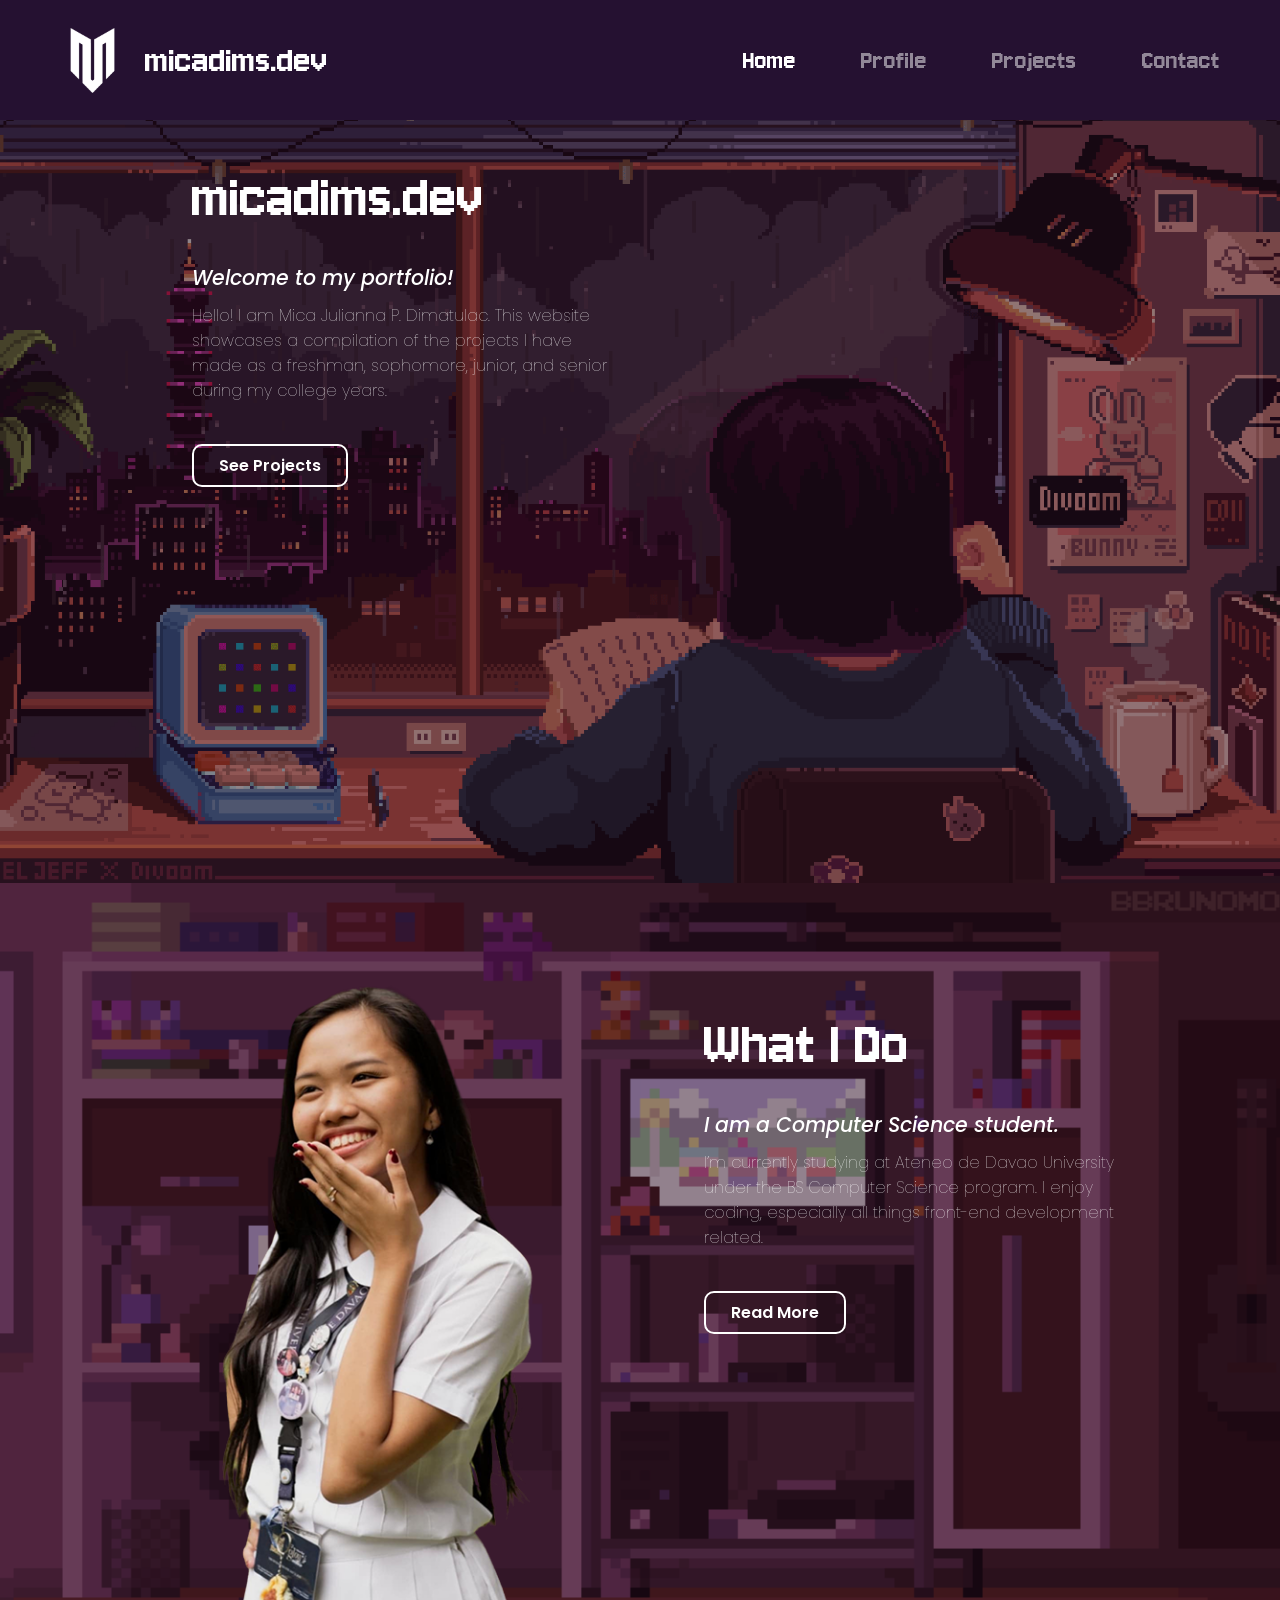
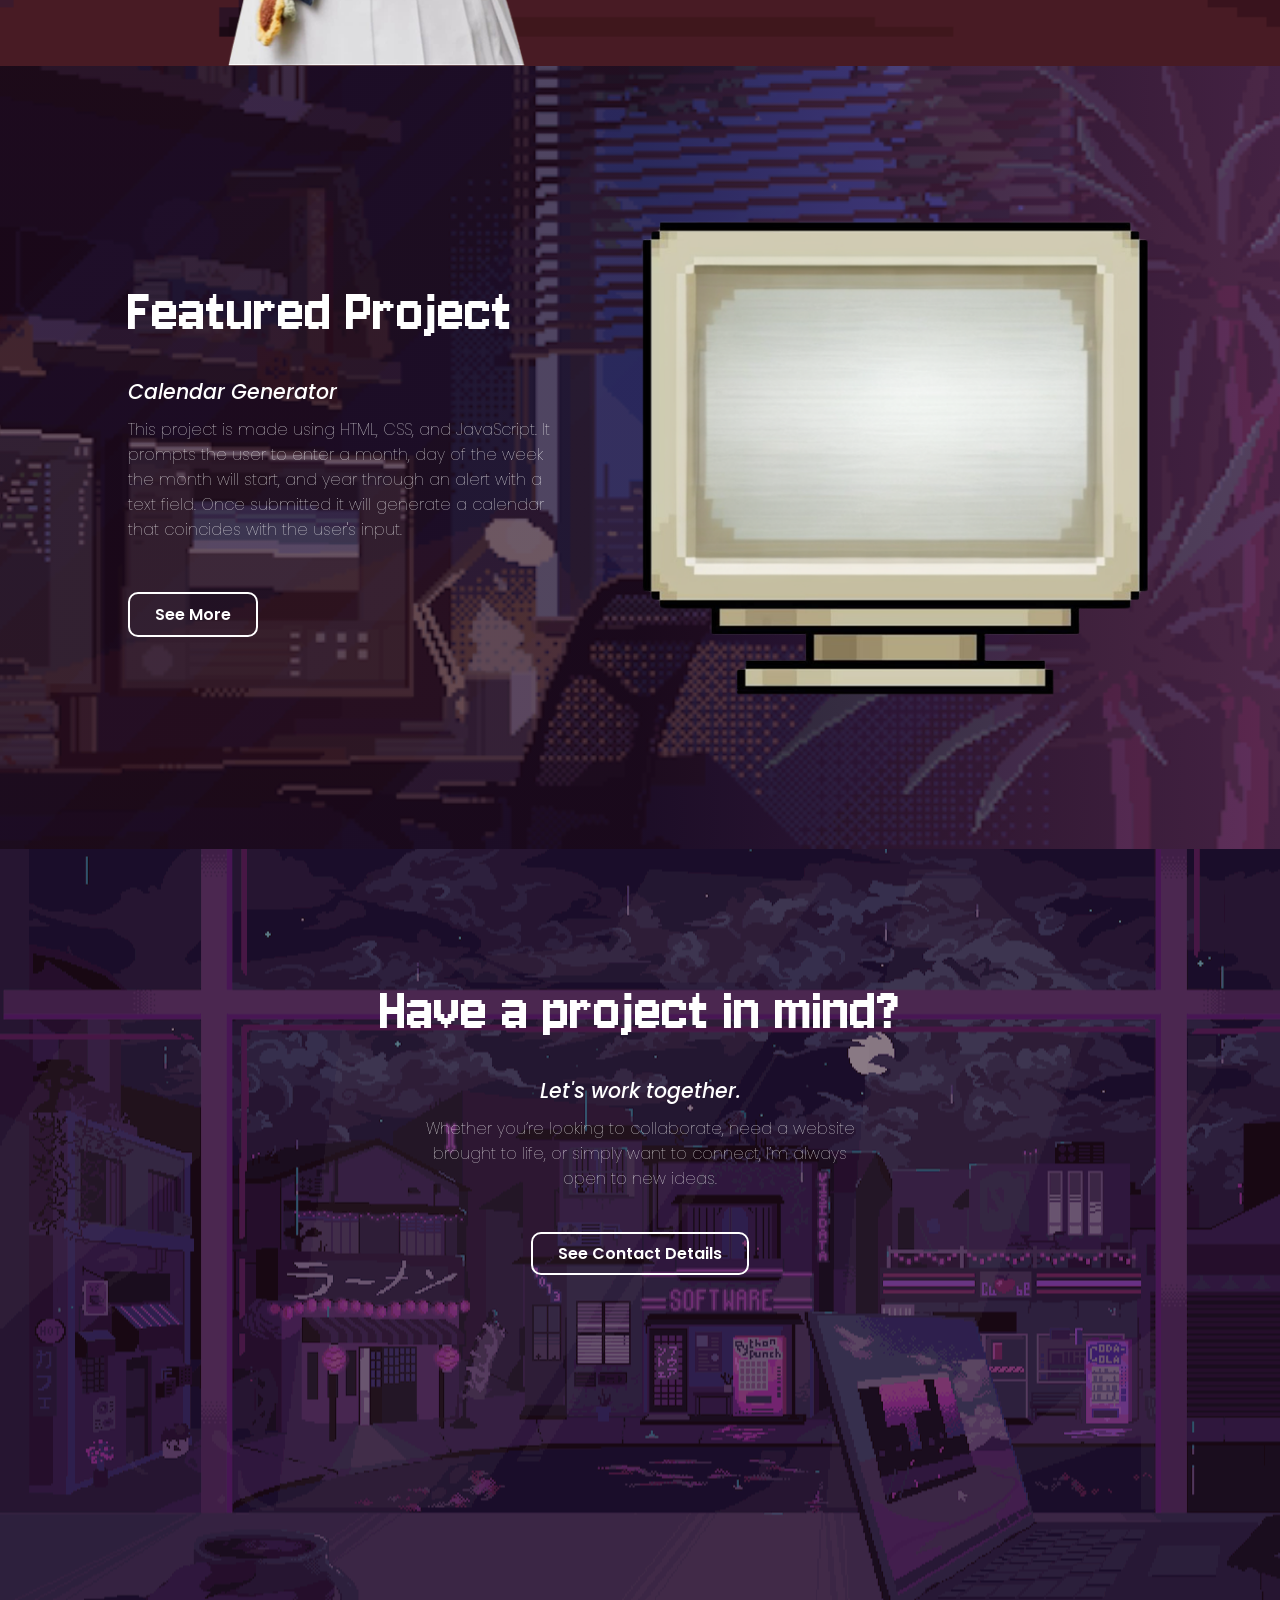
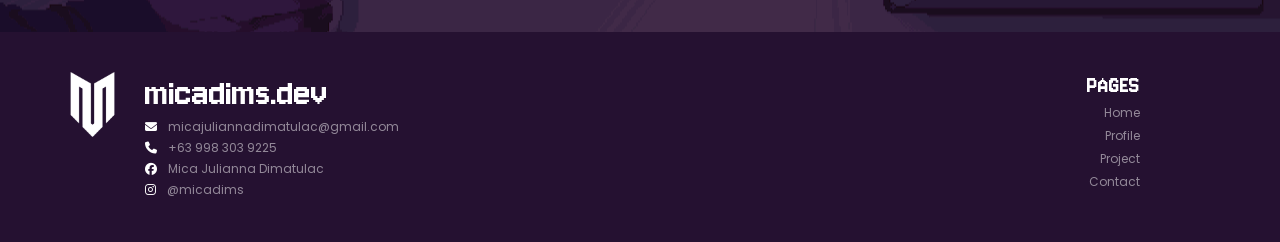
==== index.html @ b04fa50d "Initial commit" ====
<!DOCTYPE html>
<html lang="en">
<head>
    <meta charset="UTF-8">
    <meta name="viewport" content="width=device-width, initial-scale=1.0">
    <title>Home | micadims.dev</title>
    <link rel="icon" type="png" href="logo.png" />

    <link rel="stylesheet" href="global.css" />
    <link rel="stylesheet" href="styles.css" />
    <link rel="stylesheet" href="navbar.css" />
    <link rel="stylesheet" href="footer.css" />
    <link rel="stylesheet" href="home.css" />
    <link href="https://fonts.googleapis.com/css2?family=Jersey+10&display=swap" rel="stylesheet">
    <link href="https://fonts.googleapis.com/css2?family=Poppins:wght@300;400;500;600;700&display=swap" rel="stylesheet">
    <link rel="stylesheet" href="https://cdnjs.cloudflare.com/ajax/libs/font-awesome/6.4.2/css/all.min.css" />

</head>

<body>
    <div class = "navbar">
        <div class = "navbar-left">
            <img src = "logo.png" alt = "logo">
            <text>micadims.dev</text>
        </div>

        <div class="navbar-right-links">
            <a href="index.html" class="active">Home</a>
            <a href="profile.html">Profile</a>
            <a href="project.html">Projects</a>
            <a href="contact.html">Contact</a>
        </div>
    </div>

    <div id="backToTopContainer">
        <button id="backToTop">↑</button>
        <span id="backToTopText">Back to Top</span>
    </div>

    <div class = "home-block-1">
        <div class="home-block-1-overlay"></div>

        <div class="home-block-1-content">
            <div class = "home-block-1-header">
                <span>micadims.dev</span>
            </div>

            <div class = "home-block-1-subheader">
                <span>Welcome to my portfolio!</span>
            </div>

            <div class="home-block-1-text">
                <span>Hello! I am Mica Julianna P. Dimatulac. This website showcases a compilation of the projects I have made 
                    as a freshman, sophomore, junior, and senior during my college years.</span>
            </div>
            
            <a href="project.html" class="home-button-1">See Projects</a>
        </div>
    </div>

    <div class = "home-block-2">
        <div class="home-block-2-overlay"></div>

        <div class="home-block-2-mica">
            <img src="home-mica.png" alt="pc" class="home-mica">
        </div>

        <div class="home-block-2-content">
            <div class = "home-block-2-header">
                <span>What I Do</span>
            </div>

            <div class = "home-block-2-subheader">
                <span>I am a Computer Science student.</span>
            </div>

            <div class="home-block-2-text">
                <span>I’m currently studying at Ateneo de Davao University under the BS Computer Science program. I enjoy coding,
                     especially all things front-end development related.</span>
            </div>
            
            <a href="profile.html" class="home-button-2">Read More</a>
        </div>
    </div>

    <div class="home-block-3">
        <div class="home-block-3-overlay"></div>

        <div class="home-block-3-content">
                <div class="home-block-3-header">
                    <span>Featured Project</span>
                </div>

                <div class="home-block-3-subheader">
                    <span>Calendar Generator</span>
                </div>

                <div class="home-block-3-text">
                    <span>This project is made using HTML, CSS, and JavaScript. It prompts the user to enter a month, day of the week the
                    month will start, and year through an alert with a text field. Once submitted it will generate a calendar that
                    coincides with the user's input.</span>
                </div>
                
                <a href="project.html" class="home-button-3">See More</a>
        </div>

        <div class="home-block-3-pc">
            <img src="home-pc.png" alt="pc" class="home-pc">
        </div>
    </div>

    <div class = "home-block-4">
        <div class="home-block-4-overlay"></div>

        <div class="home-block-4-content">
            <div class = "home-block-4-header">
                <span>Have a project in mind?</span>
            </div>

            <div class = "home-block-4-subheader">
                <span>Let's work together.</span>
            </div>

            <div class="home-block-4-text">
                <span>Whether you’re looking to collaborate, need a website brought to life, or simply want to connect, I’m always open
                     to new ideas.</span>
            </div>
            
            <a href="contact.html" class="home-button-4">See Contact Details</a>
        </div>
    </div>

    <footer class="footer">
        <div class="footer-left">
            <img src="logo.png" alt="logo">
                <div class="footer-info">
                    <span>micadims.dev</span>
                        <!-- Email -->
                        <a href="mailto:micajuliannadimatulac@gmail.com" target="_blank" rel="noopener noreferrer">
                            <p><i class="fas fa-envelope"></i> micajuliannadimatulac@gmail.com</p>
                        </a>

                        <!-- Phone -->
                        <a href="tel:+639983039225">
                            <p><i class="fas fa-phone"></i> +63 998 303 9225</p>
                        </a>

                        <!-- Facebook -->
                        <a href="https://www.facebook.com/micajulianna" target="_blank" rel="noopener noreferrer">
                            <p><i class="fab fa-facebook"></i> Mica Julianna Dimatulac</p>
                        </a>

                        <!-- Instagram -->
                        <a href="https://www.instagram.com/micadims/" target="_blank" rel="noopener noreferrer">
                            <p><i class="fab fa-instagram"></i> @micadims</p>
                        </a>
                </div>

        </div>

        <div class="footer-right">
            <p>PAGES</p>
            <a href="index.html">Home</a>
            <a href="profile.html">Profile</a>
            <a href="project.html">Project</a>
            <a href="contact.html">Contact</a>
        </div>
    </footer>



    <script>
        const backToTopContainer = document.getElementById("backToTopContainer");

        function toggleBackToTop() {
            if (window.scrollY > 100) {
                backToTopContainer.classList.add("show");
            } else {
                backToTopContainer.classList.remove("show");
            }
        }

        // Check scroll on page load
        toggleBackToTop();

        // Check scroll when scrolling
        window.addEventListener("scroll", toggleBackToTop);

        // Smooth scroll to top
        document.getElementById("backToTop").addEventListener("click", () => {
            window.scrollTo({ top: 0, behavior: "smooth" });
        });

        // When page loads, add fade-in class
        window.addEventListener("load", function() {
            document.body.classList.add("fade-in");
        });
    </script>

</body>

</html>
---- global.css ----
* {
    color: white;
    margin: 0;
    padding: 0;
    box-sizing: border-box;
}

body {
    background-color: #251131;
}
---- styles.css ----
/* Start page hidden */
body {
    opacity: 0;
    transition: opacity 0.6s ease;
}

/* When page is fully loaded */
body.fade-in {
    opacity: 1;
}
---- navbar.css ----
/* NAVBAR FULL WIDTH */
.navbar {
    position: fixed;
    top: 0;
    width: 100%;
    height: 120px;
    background-color: #251131;
    font-family: "Jersey 10", sans-serif;
    color: white;
    display: flex;
    align-items: center;
    justify-content: space-between;
    padding: 0 60px;
    z-index: 1000;
}

/* LEFT SECTION (LOGO + NAME) */
.navbar-left {
    display: flex;
    align-items: center;
    gap: 20px;
    font-size: 40px;
}

.navbar-left img {
    height: 65px;
}

/* RIGHT LINKS */
.navbar-right-links {
    display: flex;
    align-items: center;
    gap: 65px;
}

.navbar-right-links a {
    text-decoration: none;
    color: #ffffff80;
    font-size: 28px;
    transition: 0.2s ease;
}

.navbar-right-links a.active {
    color: white !important;
    opacity: 1 !important;
}

.navbar-right-links a:hover {
    color: white;
    opacity: 1;
}

/* Media Queries for Responsiveness */
@media screen and (max-width: 1024px) {
    .navbar {
        padding: 0 30px;
        height: 100px;
    }

    .navbar-left {
        font-size: 28px;
    }

    .navbar-left img {
        height: 50px;
    }

    .navbar-right-links {
        gap: 25px;
    }

    .navbar-right-links a {
        font-size: 24px;
    }
}

@media screen and (max-width: 768px) {
    .navbar {
        flex-direction: column;
        height: auto;
        padding: 10px 20px;
    }

    .navbar-left {
        font-size: 24px;
        gap: 10px;
    }

    .navbar-right-links {
        flex-wrap: wrap;
        gap: 15px;
        justify-content: center;
        margin-top: 10px;
    }

    .navbar-right-links a {
        font-size: 20px;
    }
}
---- footer.css ----
.footer {
    width: 100%;
    background-color: #251131;
    color: white;
    display: flex;
    justify-content: space-between;
    padding: 40px 60px;
    font-family: "Jersey 10", sans-serif;
}

.footer-left {
    display: flex;
    gap: 20px;
}

.footer-left img {
    height: 65px;
}

.footer-info span {
    margin: 3px 0;
    font-size: 40px;
}

.footer-info span {
    margin: 3px 0;
    font-size: 40px;
}

.footer-info p {
    margin: 3px 0;
    font-size: 12px;
    font-family: 'Poppins', sans-serif;
    color: #ffffff80;
}

.footer-info p:hover {
    margin: 3px 0;
    font-size: 12px;
    font-family: 'Poppins', sans-serif;
    color: white;
}

.footer-info i {
    margin-right: 8px; /* space between icon and text */
    color: white;      /* make icons white, match footer */
}

.footer-info a {
    text-decoration: none;
    color: #ffffff80;
}

.footer-info a:hover {
    text-decoration: none;
    color: white;
}

.footer-right {
    display: flex;
    flex-direction: column;
    gap: 5px;
    text-align: right;
    padding-right: 80px;
}

.footer-right p {
    font-size: 25px;
}

.footer-right a {
    font-size: 12px;
    font-family: 'Poppins', sans-serif;
    text-decoration: none;
    color: #ffffff80;
}

.footer-right a:hover {
    color: white;
}

/* Responsive */
@media screen and (max-width: 768px) {
    .footer {
        flex-direction: column;
        align-items: center;
        text-align: center;
        gap: 20px;
        padding: 30px 20px;
    }

    .footer-left {
        flex-direction: column;
        align-items: center;
        gap: 10px;
    }

    .footer-right {
        text-align: center;
    }
}
---- home.css ----
#backToTopContainer {
    position: fixed;
    bottom: 30px;
    right: 30px;
    display: flex;
    flex-direction: column;
    align-items: center;
    z-index: 999;
    opacity: 0; /* hidden initially */
    pointer-events: none; /* disable clicks when hidden */
    transition: opacity 0.3s ease; /* smooth fade */
}

#backToTopContainer.show {
    opacity: 1;
    pointer-events: auto; /* enable clicks */
}

#backToTop {
    width: 50px;
    height: 50px;
    border: 2px solid white;
    border-radius: 50%;
    background-color: transparent;
    color: white;
    font-size: 24px;
    cursor: pointer;
    display: flex;
    align-items: center;
    justify-content: center;
    transition: 0.3s ease;
}

#backToTop:hover {
    background-color: #ffffff76;
}

#backToTopText {
    font-family: 'Poppins', sans-serif;
    margin-top: 5px;
    color: white;
    font-size: 12px;
    font-weight: 100;
    padding-top: 5px;
}



.home-block-1 {
    position: relative;
    width: 100%;
    height: 87vh;
    overflow: hidden;
    margin-top: 100px;
    background-image: url('home-bg-1.gif');
    background-size: cover;
    background-position: center;
    background-repeat: no-repeat;
    color: white;
}

/* Overlay */
.home-block-1-overlay {
    position: absolute;
    top: 0;
    left: 0;
    width: 100%;
    height: 100%;
    background-color: rgba(44, 15, 35, 0.5);
    z-index: 1;
}

/* Content above overlay */
.home-block-1-content {
    position: relative;
    z-index: 2;
    padding-left: 15%;
    padding-top: 5%;
    text-align: left;
}

.home-block-1-header {
    font-family: "Jersey 10", sans-serif;
    font-size: 5vw; /* scales with screen */
    padding-bottom: 30px;
}

.home-block-1-subheader {
    font-family: 'Poppins', sans-serif;
    font-style: italic;
    font-size: 1.6vw;
    font-weight: 500;
    padding-bottom: 10px;
}

.home-block-1-text {
    font-family: 'Poppins', sans-serif;
    font-size: 1rem;
    font-weight: 100;
    max-width: 33vw;
    padding-bottom: 50px;
}

.home-button-1 {
    font-family: 'Poppins', sans-serif;
    font-weight: 600;
    font-size: 1rem;
    color: white;
    background-color: transparent;
    border: 2px solid white;
    border-radius: 10px;
    padding: 8px 25px;
    cursor: pointer;
    transition: all 0.3s ease;
    margin-top: 20px;
    text-decoration: none;
}

.home-button-1:hover {
    background-color: #ffffff76;
}

/* BLOCK 2 */

.home-block-2 {
    position: relative;
    width: 100%;
    height: 87vh;
    background-image: url('home-bg-2.gif');
    background-size: cover;
    background-position: center;
    background-repeat: no-repeat;
    color: white;
}

/* Overlay */
.home-block-2-overlay {
    position: absolute;
    top: 0;
    left: 0;
    width: 100%;
    height: 100%;
    background-color: rgba(44, 15, 35, 0.5);
    z-index: 1;
}

/* Image container on right */
.home-block-2-mica {
    position: absolute;
    top: 0;
    left: 0;
    width: 50%;          /* right 50% of block */
    height: 100%;
    padding-left: 10%;
    margin-bottom: 0;
    padding-bottom: 0;
    display: flex;
    align-items: flex-end;
    justify-content: center;
    z-index: 3;          /* above overlay and content */
}

.home-block-2-mica img.home-mica {
    max-height: 90%;
    width: auto;
}

/* Content above overlay */
.home-block-2-content {
    position: relative;
    z-index: 2;
    padding-left: 55%;
    padding-top: 10%;
    text-align: left;
}

.home-block-2-header {
    font-family: "Jersey 10", sans-serif;
    font-size: 5vw; /* scales with screen */
    padding-bottom: 30px;
}

.home-block-2-subheader {
    font-family: 'Poppins', sans-serif;
    font-style: italic;
    font-size: 1.6vw;
    font-weight: 500;
    padding-bottom: 10px;
}

.home-block-2-text {
    font-family: 'Poppins', sans-serif;
    font-size: 1rem;
    font-weight: 100;
    max-width: 33vw;
    padding-bottom: 50px;
}

.home-button-2 {
    font-family: 'Poppins', sans-serif;
    font-weight: 600;
    font-size: 1rem;
    color: white;
    background-color: transparent;
    border: 2px solid white;
    border-radius: 10px;
    padding: 8px 25px;
    cursor: pointer;
    transition: all 0.3s ease;
    margin-top: 20px;
    text-decoration: none;
}

.home-button-2:hover {
    background-color: rgba(255, 255, 255, 0.462);
}


/* BLOCK 3 */

.home-block-3 {
    position: relative;
    width: 100%;
    height: 87vh;
    overflow: hidden;
}

.home-block-3::before {
    content: "";
    position: absolute;
    inset: 0;
    background-image: url('home-bg-3.gif');
    background-size: cover;
    background-position: center;
    background-repeat: no-repeat;

    transform: scaleX(-1);
}



/* Overlay */
.home-block-3-overlay {
    position: absolute;
    top: 0;
    left: 0;
    width: 100%;
    height: 100%;
    background: linear-gradient(90deg, rgba(38, 10, 33, 0.675) 50%, rgba(123, 47, 99, 0.522) 100%);
    z-index: 1;
}

/* Left column content */
.home-block-3-content {
    position: relative;
    z-index: 2;          /* above overlay */
    width: 50%;          /* left 50% of block */
    height: 100%;
    padding-left: 10%;
    display: flex;
    flex-direction: column;
    justify-content: center;
}

/* Image container on right */
.home-block-3-pc {
    position: absolute;
    top: 0;
    right: 0;
    width: 50%;          /* right 50% of block */
    height: 100%;
    padding-right: 10%;
    display: flex;
    align-items: center;
    justify-content: center;
    z-index: 3;          /* above overlay and content */
}

.home-block-3-pc img.home-pc {
    max-width: 100%;
    height: auto;
}

/* Text styling */
.home-block-3-header {
    font-family: "Jersey 10", sans-serif;
    font-size: 5vw;
    padding-bottom: 30px;
}

.home-block-3-subheader {
    font-family: 'Poppins', sans-serif;
    font-style: italic;
    font-size: 1.6vw;
    font-weight: 500;
    padding-bottom: 10px;
}

.home-block-3-text {
    font-family: 'Poppins', sans-serif;
    font-size: 1rem;
    font-weight: 100;
    padding-bottom: 50px;
    max-width: 33vw;
}

.home-button-3 {
    display: inline-block;
    width: auto;
    align-self: flex-start;    /* <— THE IMPORTANT FIX */
    font-family: 'Poppins', sans-serif;
    font-weight: 600;
    font-size: 1rem;
    color: white;
    background-color: transparent;
    border: 2px solid white;
    border-radius: 10px;
    padding: 8px 25px;
    cursor: pointer;
    transition: all 0.3s ease;
    text-decoration: none;
}


.home-button-3:hover {
    background-color: rgba(255, 255, 255, 0.462);
}


.home-block-4 {
    position: relative;
    width: 100%;
    height: 87vh;
    background-image: url('home-bg-4.gif');
    background-size: cover;
    background-position: center;
    background-repeat: no-repeat;
    color: white;
}

/* Overlay */
.home-block-4-overlay {
    position: absolute;
    top: 0;
    left: 0;
    width: 100%;
    height: 100%;
    background-color: rgba(44, 15, 35, 0.556);
    z-index: 1;
}

/* Content above overlay */
.home-block-4-content {
    position: relative;
    z-index: 2;
    text-align: center;
    padding-top: 10%;
}

.home-block-4-header {
    font-family: "Jersey 10", sans-serif;
    font-size: 5vw; /* scales with screen */
    padding-bottom: 30px;
}

.home-block-4-subheader {
    font-family: 'Poppins', sans-serif;
    font-style: italic;
    font-size: 1.6vw;
    font-weight: 500;
    padding-bottom: 10px;
}

.home-block-4-text {
    font-family: 'Poppins', sans-serif;
    font-size: 1rem;
    font-weight: 100;
    max-width: 35vw;
    padding-bottom: 50px;
    margin: 0 auto;
}

.home-button-4 {
    font-family: 'Poppins', sans-serif;
    font-weight: 600;
    font-size: 1rem;
    color: white;
    background-color: transparent;
    border: 2px solid white;
    border-radius: 10px;
    padding: 8px 25px;
    cursor: pointer;
    transition: all 0.3s ease;
    margin-top: 20px;
    text-decoration: none;
}

.home-button-4:hover {
    background-color: rgba(255, 255, 255, 0.462);
}




/* Media Queries for smaller screens */
@media screen and (max-width: 1024px) {
    .home-block-1-header {
        font-size: 6vw;
    }

    .home-block-1-subheader {
        font-size: 22px;
    }

    .home-block-1-text {
        font-size: 15px;
    }
}

@media screen and (max-width: 768px) {
    .home-block-1 {
        height: 70vh;
    }

    .home-block-1-content {
        padding-left: 0;
        padding-right: 0;
        padding-top: 10%;
        text-align: center;
    }

    .home-block-1-header {
        font-size: 8vw;
    }

    .home-block-1-subheader {
        font-size: 20px;
    }

    .home-block-1-text {
        font-size: 14px;
        max-width: none;
        width: 90%;
        margin: 0 auto;
        padding-left: 10vw;
        padding-right: 10vw;
    }
}

@media screen and (max-width: 480px) {
    .home-block-1-content {
        padding-left: 0;
        padding-right: 0;
        text-align: center;
    }

    .home-block-1-header {
        font-size: 6vw;
    }

    .home-block-1-subheader {
        font-size: 16px;
    }

    .home-block-1-text {
        font-size: 13px;
        max-width: none;
        width: 90%;
        padding-left: 10vw;
        padding-right: 10vw;
        margin: 0 auto;
    }
}
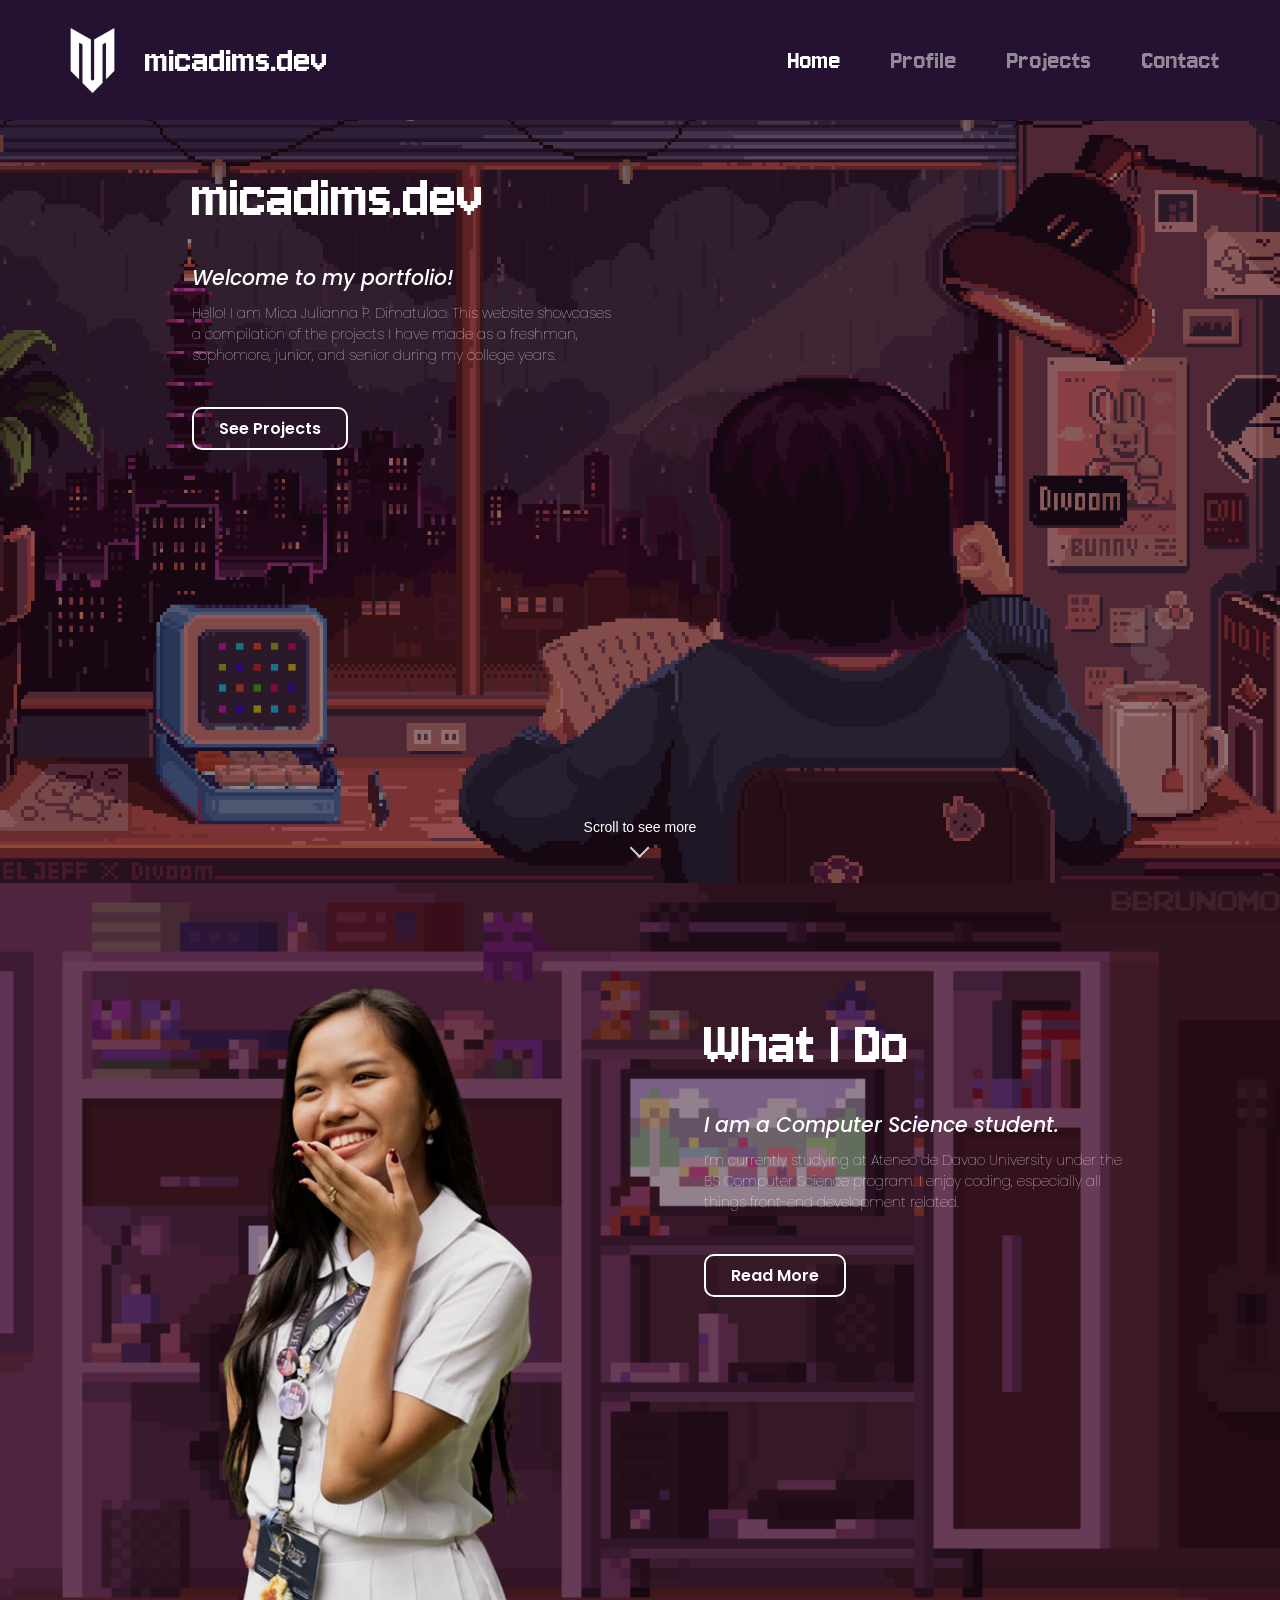
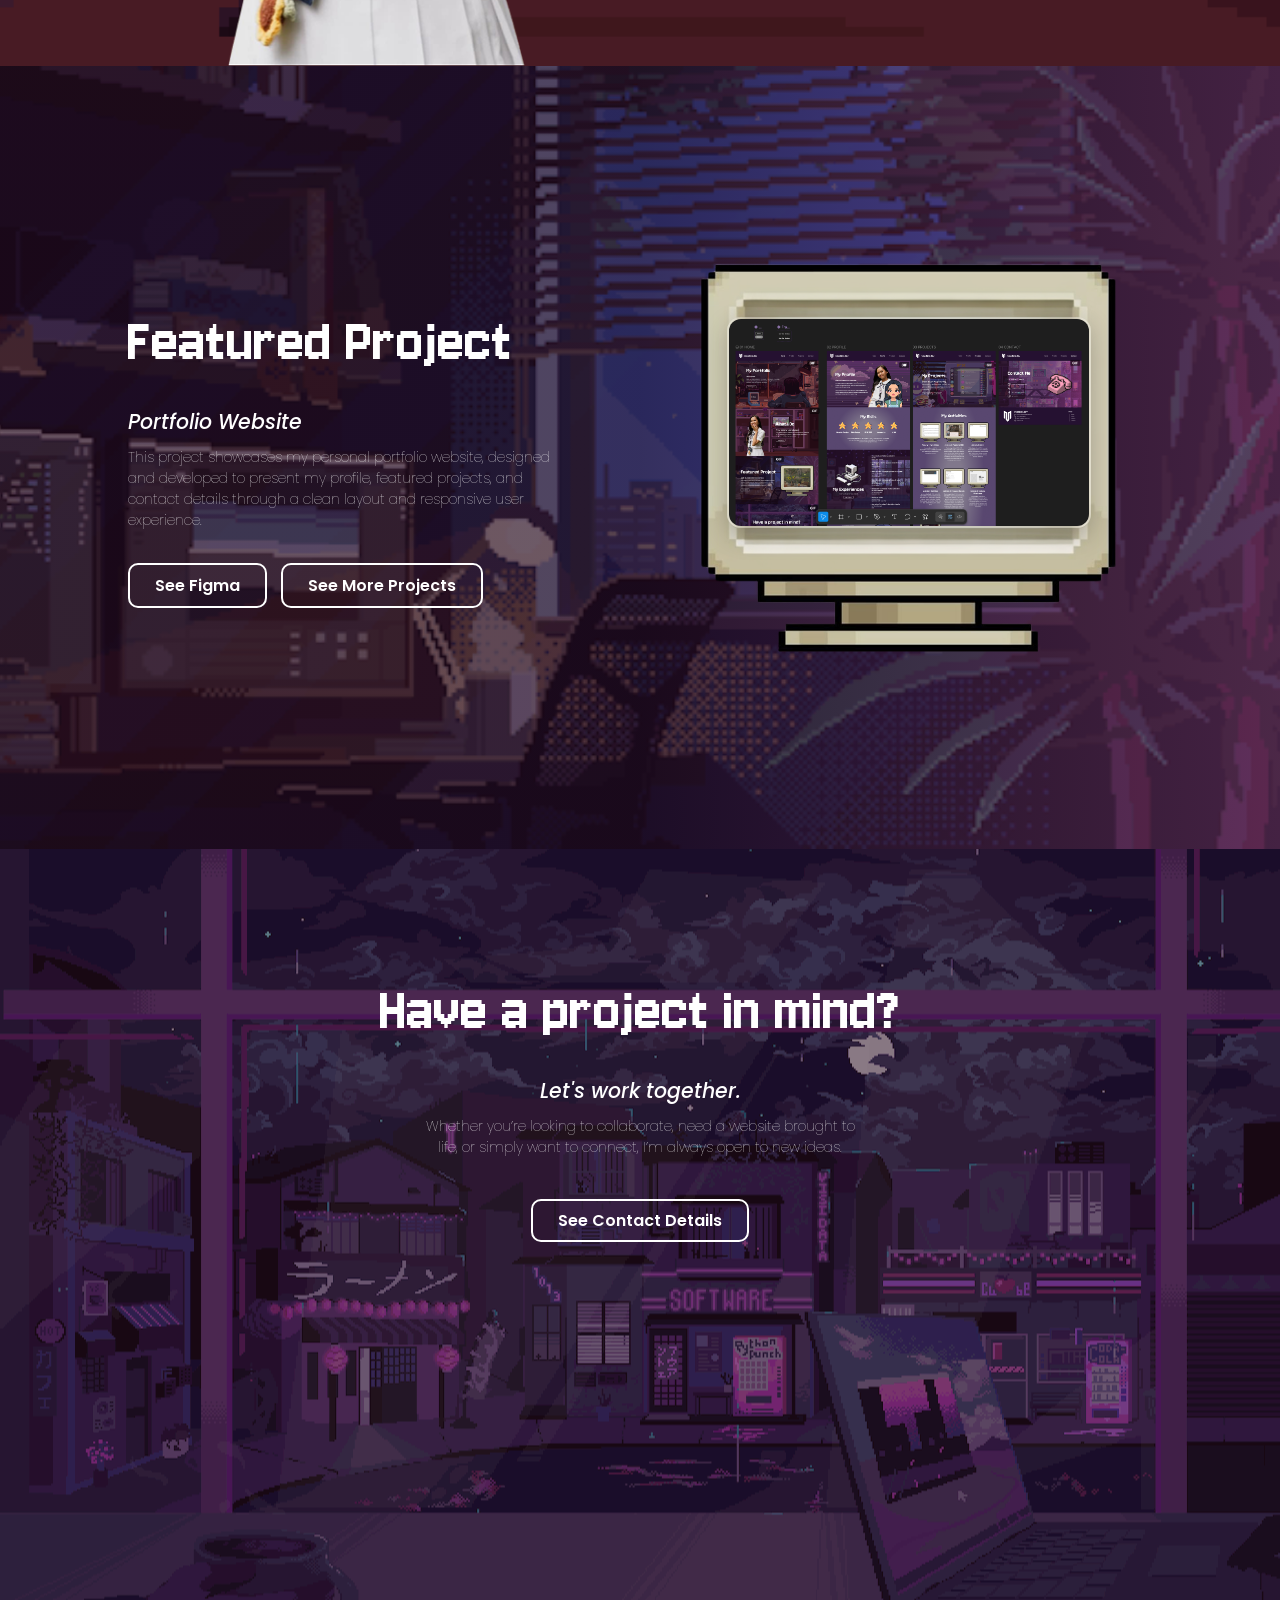
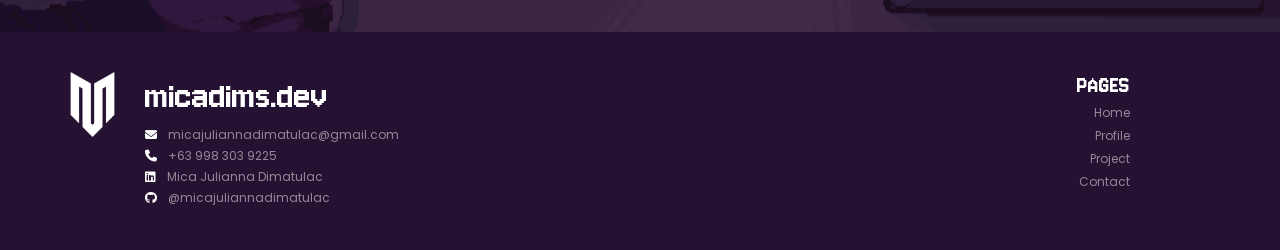
==== commit 62615690: "Finalized Website" ====
--- a/index.html
+++ b/index.html
@@ -37,15 +37,15 @@
         <span id="backToTopText">Back to Top</span>
     </div>
 
-    <div class = "home-block-1">
+    <div class="home-block-1">
         <div class="home-block-1-overlay"></div>
 
         <div class="home-block-1-content">
-            <div class = "home-block-1-header">
+            <div class="home-block-1-header">
                 <span>micadims.dev</span>
             </div>
 
-            <div class = "home-block-1-subheader">
+            <div class="home-block-1-subheader">
                 <span>Welcome to my portfolio!</span>
             </div>
 
@@ -56,6 +56,11 @@
             
             <a href="project.html" class="home-button-1">See Projects</a>
         </div>
+
+        <div class="scroll-indicator">
+            <span>Scroll to see more</span>
+            <div class="scroll-arrow"></div>
+        </div>
     </div>
 
     <div class = "home-block-2">
@@ -87,25 +92,36 @@
         <div class="home-block-3-overlay"></div>
 
         <div class="home-block-3-content">
-                <div class="home-block-3-header">
-                    <span>Featured Project</span>
+            <div class="home-block-3-header">
+                <span>Featured Project</span>
+            </div>
+
+            <div class="home-block-3-subheader">
+                <span>Portfolio Website</span>
+            </div>
+
+            <div class="home-block-3-text">
+                <span>
+                    This project showcases my personal portfolio website, designed and developed
+                    to present my profile, featured projects, and contact details through a
+                    clean layout and responsive user experience.
+                </span>
+            </div>
+
+            <div class="home-block-3-buttons">
+                <a href="https://www.figma.com/design/jcM5hNrDkIthTMTZiePSK4/Activity7_Dimatulac?node-id=0-1&t=RMmHstFVgA3lNBFM-1" class="home-button-3" target="_blank" rel="noopener noreferrer">See Figma</a>
+                <a href="project.html" class="home-button-3-alt">See More Projects</a>
+            </div>
+        </div>
+
+        <div class="home-block-3-pc">
+            <div class="home-block-3-visuals">
+                <div class="home-figma-thumb-wrap">
+                    <img src="portfolio-figma-thumb.png" alt="Portfolio Figma Thumbnail" class="home-figma-thumb">
                 </div>
 
-                <div class="home-block-3-subheader">
-                    <span>Calendar Generator</span>
-                </div>
-
-                <div class="home-block-3-text">
-                    <span>This project is made using HTML, CSS, and JavaScript. It prompts the user to enter a month, day of the week the
-                    month will start, and year through an alert with a text field. Once submitted it will generate a calendar that
-                    coincides with the user's input.</span>
-                </div>
-                
-                <a href="project.html" class="home-button-3">See More</a>
-        </div>
-
-        <div class="home-block-3-pc">
-            <img src="home-pc.png" alt="pc" class="home-pc">
+                <img src="home-pc.png" alt="Portfolio Website Preview" class="home-pc">
+            </div>
         </div>
     </div>
 
@@ -145,14 +161,12 @@
                             <p><i class="fas fa-phone"></i> +63 998 303 9225</p>
                         </a>
 
-                        <!-- Facebook -->
-                        <a href="https://www.facebook.com/micajulianna" target="_blank" rel="noopener noreferrer">
-                            <p><i class="fab fa-facebook"></i> Mica Julianna Dimatulac</p>
-                        </a>
-
-                        <!-- Instagram -->
-                        <a href="https://www.instagram.com/micadims/" target="_blank" rel="noopener noreferrer">
-                            <p><i class="fab fa-instagram"></i> @micadims</p>
+                        <a href="https://linkedin.com/in/micajuliannadimatulac" target="_blank" rel="noopener noreferrer">
+                            <p><i class="fab fa-linkedin"></i> Mica Julianna Dimatulac</p>
+                        </a>
+
+                        <a href="https://github.com/micajuliannadimatulac" target="_blank" rel="noopener noreferrer">
+                            <p><i class="fab fa-github"></i> @micajuliannadimatulac</p>
                         </a>
                 </div>
 
--- a/navbar.css
+++ b/navbar.css
@@ -3,7 +3,7 @@
     position: fixed;
     top: 0;
     width: 100%;
-    height: 120px;
+    min-height: 120px;
     background-color: #251131;
     font-family: "Jersey 10", sans-serif;
     color: white;
@@ -12,25 +12,33 @@
     justify-content: space-between;
     padding: 0 60px;
     z-index: 1000;
+    gap: 20px;
 }
 
-/* LEFT SECTION (LOGO + NAME) */
 .navbar-left {
     display: flex;
     align-items: center;
     gap: 20px;
     font-size: 40px;
+    min-width: 0;
 }
 
 .navbar-left img {
     height: 65px;
+    width: auto;
+    flex-shrink: 0;
 }
 
-/* RIGHT LINKS */
+.navbar-left text {
+    white-space: nowrap;
+}
+
 .navbar-right-links {
     display: flex;
     align-items: center;
-    gap: 65px;
+    gap: 50px;
+    flex-wrap: wrap;
+    justify-content: flex-end;
 }
 
 .navbar-right-links a {
@@ -38,6 +46,7 @@
     color: #ffffff80;
     font-size: 28px;
     transition: 0.2s ease;
+    white-space: nowrap;
 }
 
 .navbar-right-links a.active {
@@ -50,50 +59,78 @@
     opacity: 1;
 }
 
-/* Media Queries for Responsiveness */
-@media screen and (max-width: 1024px) {
+@media screen and (max-width: 1200px) {
     .navbar {
-        padding: 0 30px;
-        height: 100px;
+        min-height: 105px;
+        padding: 0 32px;
     }
 
     .navbar-left {
-        font-size: 28px;
+        font-size: 32px;
+        gap: 14px;
     }
 
     .navbar-left img {
-        height: 50px;
+        height: 54px;
     }
 
     .navbar-right-links {
-        gap: 25px;
+        gap: 24px;
     }
 
     .navbar-right-links a {
-        font-size: 24px;
+        font-size: 22px;
     }
 }
 
 @media screen and (max-width: 768px) {
     .navbar {
-        flex-direction: column;
-        height: auto;
-        padding: 10px 20px;
+        min-height: 88px;
+        padding: 12px 18px;
+        flex-wrap: wrap;
+        justify-content: center;
+    }
+
+    .navbar-left {
+        width: 100%;
+        justify-content: center;
+        font-size: 28px;
+        gap: 10px;
+    }
+
+    .navbar-left img {
+        height: 42px;
+    }
+
+    .navbar-right-links {
+        width: 100%;
+        justify-content: center;
+        gap: 16px;
+    }
+
+    .navbar-right-links a {
+        font-size: 18px;
+    }
+}
+
+@media screen and (max-width: 480px) {
+    .navbar {
+        padding: 10px 14px;
     }
 
     .navbar-left {
         font-size: 24px;
-        gap: 10px;
+    }
+
+    .navbar-left img {
+        height: 36px;
     }
 
     .navbar-right-links {
-        flex-wrap: wrap;
-        gap: 15px;
-        justify-content: center;
-        margin-top: 10px;
+        gap: 12px;
     }
 
     .navbar-right-links a {
-        font-size: 20px;
+        font-size: 16px;
     }
-}
+}
--- a/footer.css
+++ b/footer.css
@@ -4,6 +4,8 @@
     color: white;
     display: flex;
     justify-content: space-between;
+    align-items: flex-start;
+    gap: 30px;
     padding: 40px 60px;
     font-family: "Jersey 10", sans-serif;
 }
@@ -11,19 +13,18 @@
 .footer-left {
     display: flex;
     gap: 20px;
+    min-width: 0;
 }
 
 .footer-left img {
     height: 65px;
+    width: auto;
+    flex-shrink: 0;
 }
 
 .footer-info span {
-    margin: 3px 0;
-    font-size: 40px;
-}
-
-.footer-info span {
-    margin: 3px 0;
+    display: block;
+    margin: 3px 0 8px;
     font-size: 40px;
 }
 
@@ -32,18 +33,16 @@
     font-size: 12px;
     font-family: 'Poppins', sans-serif;
     color: #ffffff80;
+    line-height: 1.5;
 }
 
 .footer-info p:hover {
-    margin: 3px 0;
-    font-size: 12px;
-    font-family: 'Poppins', sans-serif;
     color: white;
 }
 
 .footer-info i {
-    margin-right: 8px; /* space between icon and text */
-    color: white;      /* make icons white, match footer */
+    margin-right: 8px;
+    color: white;
 }
 
 .footer-info a {
@@ -52,7 +51,6 @@
 }
 
 .footer-info a:hover {
-    text-decoration: none;
     color: white;
 }
 
@@ -61,7 +59,14 @@
     flex-direction: column;
     gap: 5px;
     text-align: right;
-    padding-right: 80px;
+    padding-right: 90px;
+}
+
+@media screen and (max-width: 768px) {
+    .footer-right {
+        text-align: center;
+        padding-right: 0;
+    }
 }
 
 .footer-right p {
@@ -79,14 +84,28 @@
     color: white;
 }
 
-/* Responsive */
+@media screen and (max-width: 900px) {
+    .footer {
+        padding: 30px 24px;
+        gap: 20px;
+    }
+
+    .footer-left img {
+        height: 54px;
+    }
+
+    .footer-info span {
+        font-size: 32px;
+    }
+}
+
 @media screen and (max-width: 768px) {
     .footer {
         flex-direction: column;
         align-items: center;
         text-align: center;
-        gap: 20px;
-        padding: 30px 20px;
+        gap: 24px;
+        padding: 28px 18px;
     }
 
     .footer-left {
@@ -97,5 +116,6 @@
 
     .footer-right {
         text-align: center;
+        align-items: center;
     }
-}
+}
--- a/home.css
+++ b/home.css
@@ -6,14 +6,14 @@
     flex-direction: column;
     align-items: center;
     z-index: 999;
-    opacity: 0; /* hidden initially */
-    pointer-events: none; /* disable clicks when hidden */
-    transition: opacity 0.3s ease; /* smooth fade */
+    opacity: 0;
+    pointer-events: none;
+    transition: opacity 0.3s ease;
 }
 
 #backToTopContainer.show {
     opacity: 1;
-    pointer-events: auto; /* enable clicks */
+    pointer-events: auto;
 }
 
 #backToTop {
@@ -44,8 +44,6 @@
     padding-top: 5px;
 }
 
-
-
 .home-block-1 {
     position: relative;
     width: 100%;
@@ -81,7 +79,7 @@
 
 .home-block-1-header {
     font-family: "Jersey 10", sans-serif;
-    font-size: 5vw; /* scales with screen */
+    font-size: 5vw;
     padding-bottom: 30px;
 }
 
@@ -95,7 +93,7 @@
 
 .home-block-1-text {
     font-family: 'Poppins', sans-serif;
-    font-size: 1rem;
+    font-size: clamp(14px, 0.96vw, 17px);
     font-weight: 100;
     max-width: 33vw;
     padding-bottom: 50px;
@@ -149,7 +147,7 @@
     position: absolute;
     top: 0;
     left: 0;
-    width: 50%;          /* right 50% of block */
+    width: 50%;
     height: 100%;
     padding-left: 10%;
     margin-bottom: 0;
@@ -157,7 +155,7 @@
     display: flex;
     align-items: flex-end;
     justify-content: center;
-    z-index: 3;          /* above overlay and content */
+    z-index: 3;
 }
 
 .home-block-2-mica img.home-mica {
@@ -176,7 +174,7 @@
 
 .home-block-2-header {
     font-family: "Jersey 10", sans-serif;
-    font-size: 5vw; /* scales with screen */
+    font-size: 5vw;
     padding-bottom: 30px;
 }
 
@@ -190,7 +188,7 @@
 
 .home-block-2-text {
     font-family: 'Poppins', sans-serif;
-    font-size: 1rem;
+    font-size: clamp(14px, 0.96vw, 17px);
     font-weight: 100;
     max-width: 33vw;
     padding-bottom: 50px;
@@ -215,7 +213,6 @@
     background-color: rgba(255, 255, 255, 0.462);
 }
 
-
 /* BLOCK 3 */
 
 .home-block-3 {
@@ -233,11 +230,8 @@
     background-size: cover;
     background-position: center;
     background-repeat: no-repeat;
-
     transform: scaleX(-1);
 }
-
-
 
 /* Overlay */
 .home-block-3-overlay {
@@ -253,8 +247,8 @@
 /* Left column content */
 .home-block-3-content {
     position: relative;
-    z-index: 2;          /* above overlay */
-    width: 50%;          /* left 50% of block */
+    z-index: 2;
+    width: 50%;
     height: 100%;
     padding-left: 10%;
     display: flex;
@@ -262,23 +256,55 @@
     justify-content: center;
 }
 
-/* Image container on right */
+/* Right side visuals */
 .home-block-3-pc {
     position: absolute;
     top: 0;
     right: 0;
-    width: 50%;          /* right 50% of block */
+    width: 50%;
     height: 100%;
-    padding-right: 10%;
+    padding-right: 8%;
     display: flex;
     align-items: center;
     justify-content: center;
-    z-index: 3;          /* above overlay and content */
+    z-index: 3;
+}
+
+.home-block-3-visuals {
+    position: relative;
+    width: 100%;
+    max-width: 520px;
+    display: flex;
+    align-items: center;
+    justify-content: center;
 }
 
 .home-block-3-pc img.home-pc {
-    max-width: 100%;
+    width: 100%;
+    max-width: 420px;
     height: auto;
+    display: block;
+}
+
+.home-figma-thumb-wrap {
+    position: absolute;
+    top: 14%;
+    left: 15%;
+    width: 70%;
+    background: rgba(255, 255, 255, 0.08);
+    border: 2px solid rgba(255, 255, 255, 0.22);
+    border-radius: 14px;
+    overflow: hidden;
+    backdrop-filter: blur(4px);
+    box-shadow: 0 8px 24px rgba(0, 0, 0, 0.22);
+    z-index: 4;
+}
+
+.home-figma-thumb {
+    width: 100%;
+    height: auto;
+    display: block;
+    object-fit: cover;
 }
 
 /* Text styling */
@@ -298,16 +324,23 @@
 
 .home-block-3-text {
     font-family: 'Poppins', sans-serif;
-    font-size: 1rem;
+    font-size: clamp(14px, 0.96vw, 17px);
     font-weight: 100;
-    padding-bottom: 50px;
+    padding-bottom: 32px;
     max-width: 33vw;
 }
 
-.home-button-3 {
+.home-block-3-buttons {
+    display: flex;
+    gap: 14px;
+    flex-wrap: wrap;
+}
+
+.home-button-3,
+.home-button-3-alt {
     display: inline-block;
     width: auto;
-    align-self: flex-start;    /* <— THE IMPORTANT FIX */
+    align-self: flex-start;
     font-family: 'Poppins', sans-serif;
     font-weight: 600;
     font-size: 1rem;
@@ -321,11 +354,10 @@
     text-decoration: none;
 }
 
-
-.home-button-3:hover {
+.home-button-3:hover,
+.home-button-3-alt:hover {
     background-color: rgba(255, 255, 255, 0.462);
 }
-
 
 .home-block-4 {
     position: relative;
@@ -359,7 +391,7 @@
 
 .home-block-4-header {
     font-family: "Jersey 10", sans-serif;
-    font-size: 5vw; /* scales with screen */
+    font-size: 5vw;
     padding-bottom: 30px;
 }
 
@@ -373,7 +405,7 @@
 
 .home-block-4-text {
     font-family: 'Poppins', sans-serif;
-    font-size: 1rem;
+    font-size: clamp(14px, 0.96vw, 17px);
     font-weight: 100;
     max-width: 35vw;
     padding-bottom: 50px;
@@ -399,8 +431,29 @@
     background-color: rgba(255, 255, 255, 0.462);
 }
 
-
-
+.scroll-indicator {
+    position: absolute;
+    left: 50%;
+    bottom: 28px;
+    transform: translateX(-50%);
+    z-index: 3;
+    display: flex;
+    flex-direction: column;
+    align-items: center;
+    gap: 6px;
+    color: rgba(255, 255, 255, 0.72);
+    font-family: 'Poppins', sans-serif;
+    font-size: 14px;
+    font-weight: 300;
+}
+
+.scroll-arrow {
+    width: 14px;
+    height: 14px;
+    border-right: 2px solid rgba(255, 255, 255, 0.8);
+    border-bottom: 2px solid rgba(255, 255, 255, 0.8);
+    transform: rotate(45deg);
+}
 
 /* Media Queries for smaller screens */
 @media screen and (max-width: 1024px) {
@@ -414,6 +467,54 @@
 
     .home-block-1-text {
         font-size: 15px;
+    }
+}
+
+@media screen and (max-width: 992px) {
+    .home-block-3 {
+        height: auto;
+        min-height: 87vh;
+    }
+
+    .home-block-3-content {
+        width: 100%;
+        padding: 70px 8% 30px;
+        text-align: center;
+        align-items: center;
+    }
+
+    .home-block-3-text {
+        max-width: 90%;
+    }
+
+    .home-block-3-buttons {
+        justify-content: center;
+    }
+
+    .home-button-3,
+    .home-button-3-alt {
+        align-self: center;
+    }
+
+    .home-block-3-pc {
+        position: relative;
+        width: 100%;
+        padding: 10px 0 60px;
+    }
+
+    .home-block-3-visuals {
+        max-width: 420px;
+        margin: 0 auto;
+    }
+
+    .home-block-3-pc img.home-pc {
+        max-width: 320px;
+    }
+
+    .home-figma-thumb-wrap {
+        top: 16%;
+        left: 10%;
+        width: 50%;
     }
 }
 
@@ -445,6 +546,11 @@
         padding-left: 10vw;
         padding-right: 10vw;
     }
+
+    .scroll-indicator {
+        bottom: 18px;
+        font-size: 12px;
+    }
 }
 
 @media screen and (max-width: 480px) {
@@ -470,4 +576,251 @@
         padding-right: 10vw;
         margin: 0 auto;
     }
-}
+
+    @media screen and (max-width: 1200px) {
+    .home-block-1,
+    .home-block-2,
+    .home-block-3,
+    .home-block-4 {
+        min-height: 780px;
+        height: auto;
+    }
+
+    .home-block-1-content,
+    .home-block-2-content,
+    .home-block-4-content {
+        padding-left: 8%;
+        padding-right: 8%;
+    }
+
+    .home-block-1-text,
+    .home-block-2-text,
+    .home-block-3-text,
+    .home-block-4-text {
+        max-width: 500px;
+    }
+
+    .home-block-2-content {
+        padding-left: 52%;
+    }
+
+    .home-block-2-mica {
+        width: 48%;
+        padding-left: 4%;
+    }
+
+    .home-block-3-content {
+        width: 52%;
+        padding-left: 8%;
+    }
+
+    .home-block-3-pc {
+        width: 48%;
+        padding-right: 4%;
+    }
+
+    .home-block-3-pc img.home-pc {
+        max-width: 360px;
+    }
+
+    .home-figma-thumb-wrap {
+        top: 15%;
+        left: 12%;
+        width: 60%;
+    }
+}
+
+@media screen and (max-width: 992px) {
+    .home-block-2,
+    .home-block-3,
+    .home-block-4 {
+        height: auto;
+        min-height: 760px;
+    }
+
+    .home-block-2 {
+        display: flex;
+        flex-direction: column;
+        justify-content: center;
+        padding: 60px 0;
+    }
+
+    .home-block-2-mica {
+        position: relative;
+        width: 100%;
+        height: auto;
+        padding: 0;
+        justify-content: center;
+        align-items: center;
+        margin-bottom: 20px;
+    }
+
+    .home-block-2-mica img.home-mica {
+        max-height: 360px;
+    }
+
+    .home-block-2-content {
+        padding: 0 8% 30px;
+        text-align: center;
+    }
+
+    .home-block-2-text {
+        max-width: 90%;
+        margin: 0 auto;
+    }
+
+    .home-button-2 {
+        margin-top: 0;
+    }
+
+    .home-block-3-content {
+        width: 100%;
+        padding: 70px 8% 30px;
+        text-align: center;
+        align-items: center;
+    }
+
+    .home-block-3-text {
+        max-width: 90%;
+    }
+
+    .home-block-3-buttons {
+        justify-content: center;
+    }
+
+    .home-button-3,
+    .home-button-3-alt {
+        align-self: center;
+    }
+
+    .home-block-3-pc {
+        position: relative;
+        width: 100%;
+        height: auto;
+        padding: 10px 0 60px;
+    }
+
+    .home-block-3-visuals {
+        max-width: 420px;
+        margin: 0 auto;
+    }
+
+    .home-block-3-pc img.home-pc {
+        max-width: 320px;
+    }
+
+    .home-figma-thumb-wrap {
+        top: 15%;
+        left: 12%;
+        width: 58%;
+    }
+
+    .home-block-4-content {
+        padding: 70px 8% 60px;
+    }
+
+    .home-block-4-text {
+        max-width: 90%;
+    }
+}
+
+@media screen and (max-width: 768px) {
+    .home-block-1 {
+        margin-top: 88px;
+        height: auto;
+        min-height: 620px;
+    }
+
+    .home-block-1-content {
+        padding: 70px 0 80px;
+        text-align: center;
+    }
+
+    .home-block-1-header,
+    .home-block-2-header,
+    .home-block-3-header,
+    .home-block-4-header {
+        font-size: clamp(52px, 12vw, 78px);
+    }
+
+    .home-block-1-subheader,
+    .home-block-2-subheader,
+    .home-block-3-subheader,
+    .home-block-4-subheader {
+        font-size: 20px;
+    }
+
+    .home-block-1-text,
+    .home-block-2-text,
+    .home-block-3-text,
+    .home-block-4-text {
+        font-size: 14px;
+        max-width: none;
+        width: 90%;
+        margin: 0 auto;
+        padding-left: 6vw;
+        padding-right: 6vw;
+    }
+
+    .home-block-2-mica img.home-mica {
+        max-height: 280px;
+    }
+
+    .home-block-3-visuals {
+        max-width: 320px;
+    }
+
+    .home-block-3-pc img.home-pc {
+        max-width: 260px;
+    }
+
+    .home-figma-thumb-wrap {
+        top: 14%;
+        left: 11%;
+        width: 58%;
+    }
+
+    .home-block-4 {
+        height: auto;
+        min-height: 520px;
+    }
+
+    .scroll-indicator {
+        bottom: 18px;
+        font-size: 12px;
+    }
+}
+
+@media screen and (max-width: 480px) {
+    .home-block-1-content {
+        padding-top: 60px;
+    }
+
+    .home-block-3-buttons {
+        gap: 10px;
+    }
+
+    .home-button-1,
+    .home-button-2,
+    .home-button-3,
+    .home-button-3-alt,
+    .home-button-4 {
+        padding: 8px 20px;
+        font-size: 0.95rem;
+    }
+
+    .home-block-3-visuals {
+        max-width: 280px;
+    }
+
+    .home-block-3-pc img.home-pc {
+        max-width: 230px;
+    }
+
+    .home-figma-thumb-wrap {
+        top: 13%;
+        left: 10%;
+        width: 60%;
+    }
+}
+}
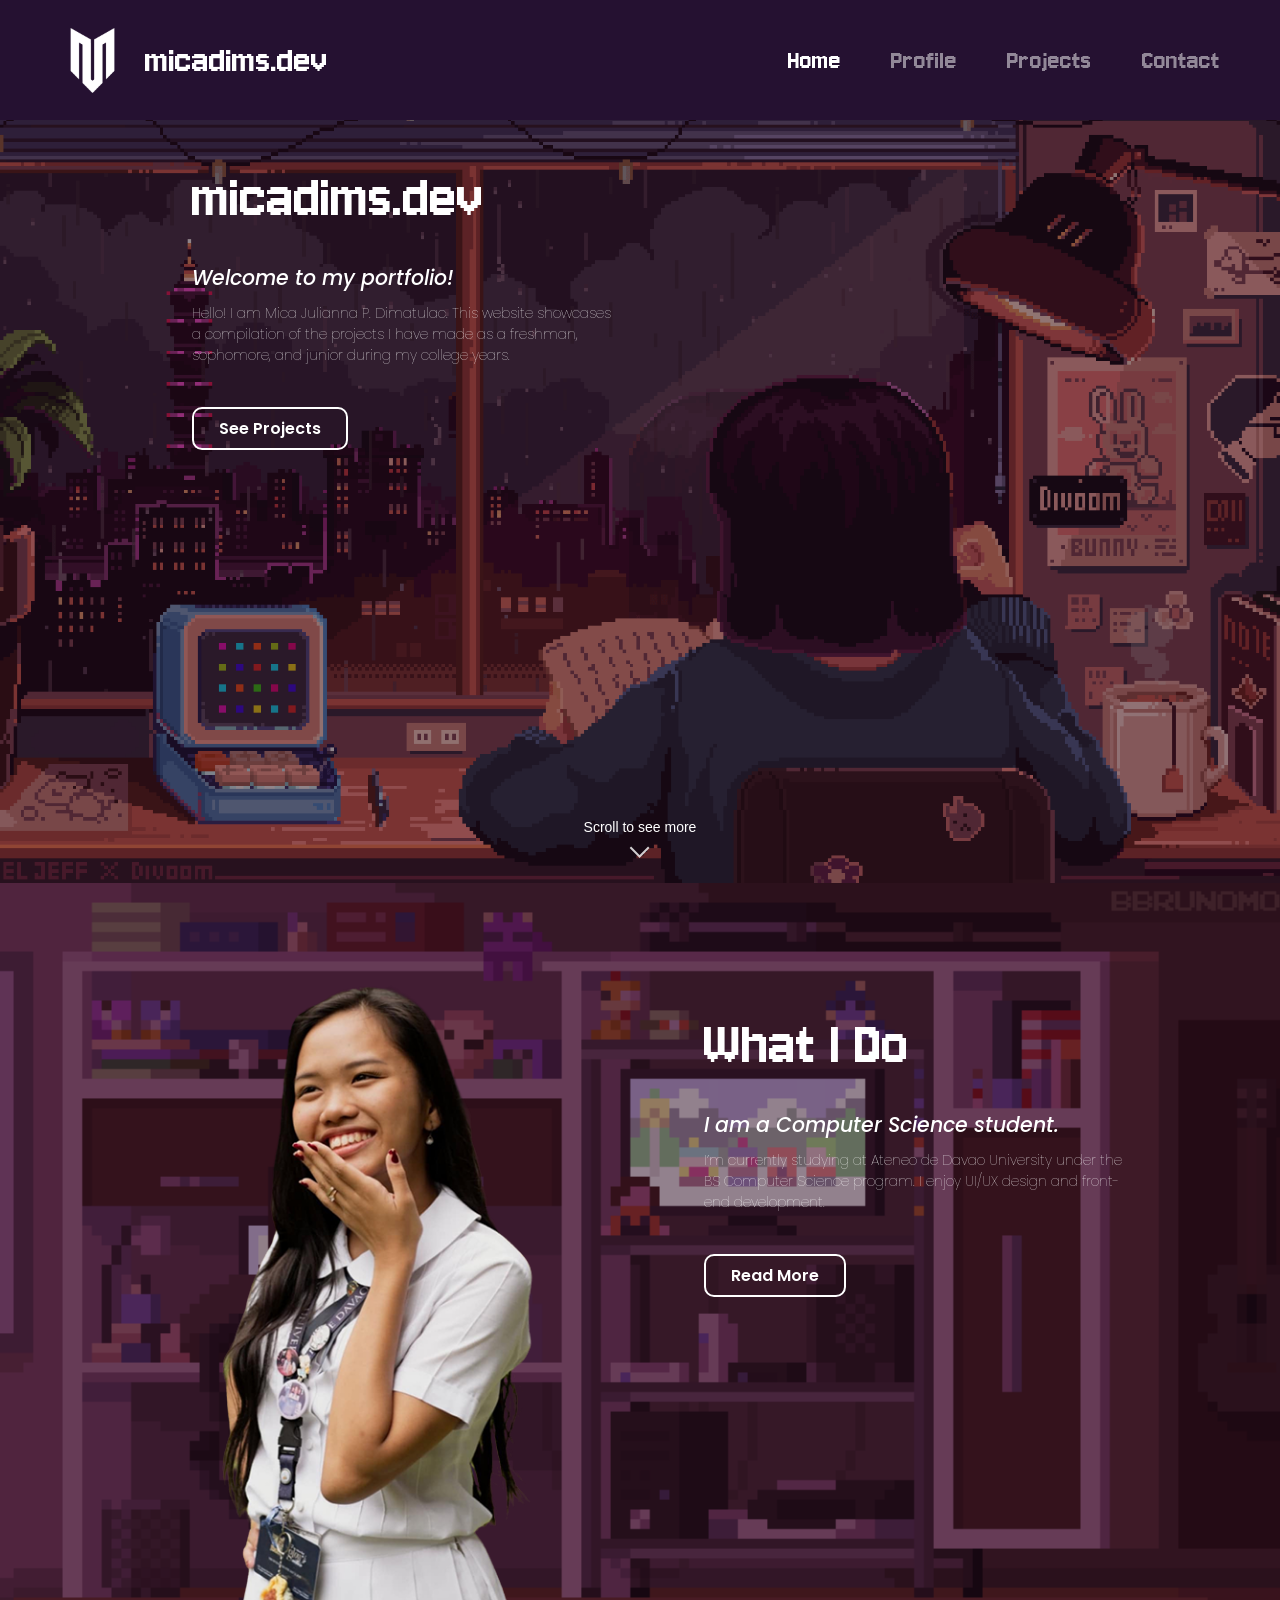
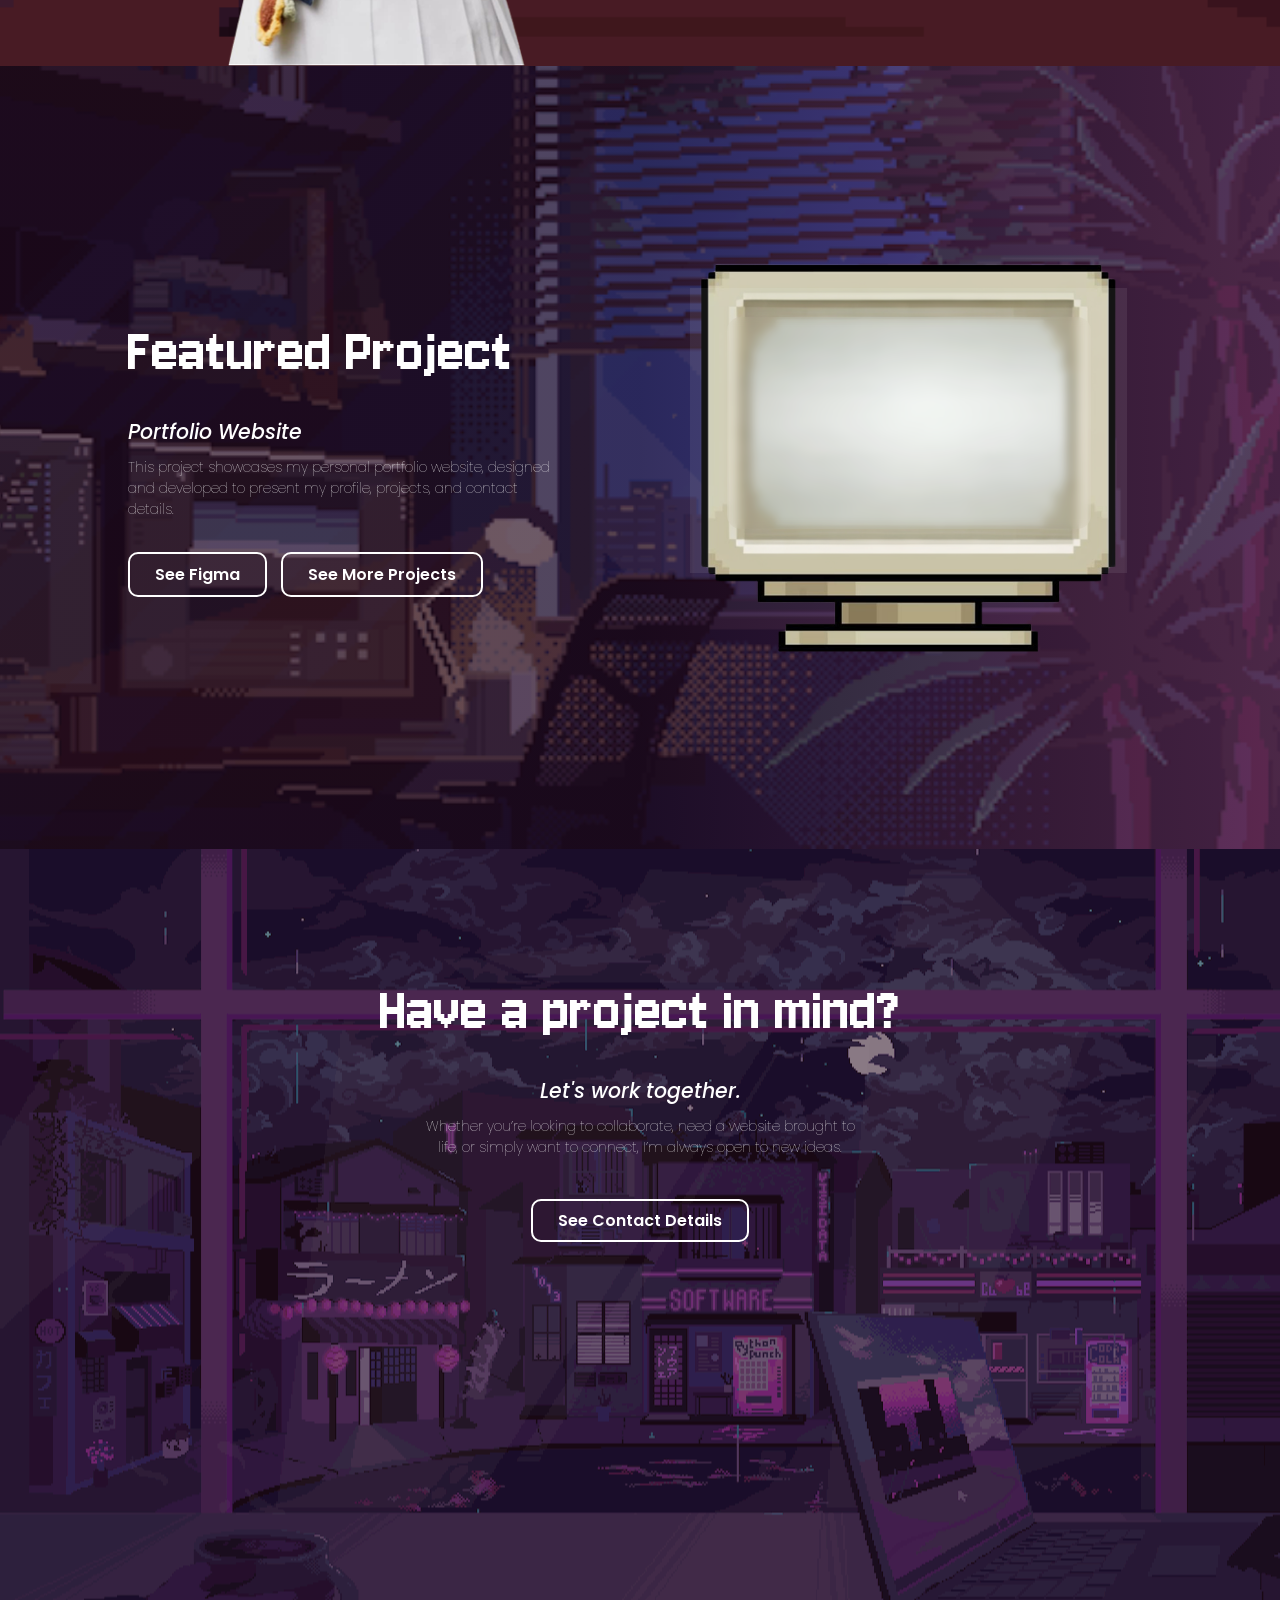
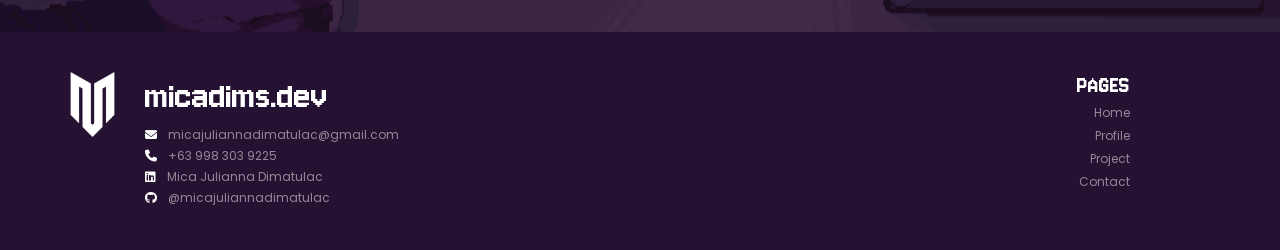
==== commit 3b1b4850: "changed descriptions" ====
--- a/index.html
+++ b/index.html
@@ -51,7 +51,7 @@
 
             <div class="home-block-1-text">
                 <span>Hello! I am Mica Julianna P. Dimatulac. This website showcases a compilation of the projects I have made 
-                    as a freshman, sophomore, junior, and senior during my college years.</span>
+                    as a freshman, sophomore, and junior during my college years.</span>
             </div>
             
             <a href="project.html" class="home-button-1">See Projects</a>
@@ -80,8 +80,8 @@
             </div>
 
             <div class="home-block-2-text">
-                <span>I’m currently studying at Ateneo de Davao University under the BS Computer Science program. I enjoy coding,
-                     especially all things front-end development related.</span>
+                <span>I’m currently studying at Ateneo de Davao University under the BS Computer Science program.
+                        I enjoy UI/UX design and front-end development.</span>
             </div>
             
             <a href="profile.html" class="home-button-2">Read More</a>
@@ -103,8 +103,7 @@
             <div class="home-block-3-text">
                 <span>
                     This project showcases my personal portfolio website, designed and developed
-                    to present my profile, featured projects, and contact details through a
-                    clean layout and responsive user experience.
+                    to present my profile, projects, and contact details.
                 </span>
             </div>
 
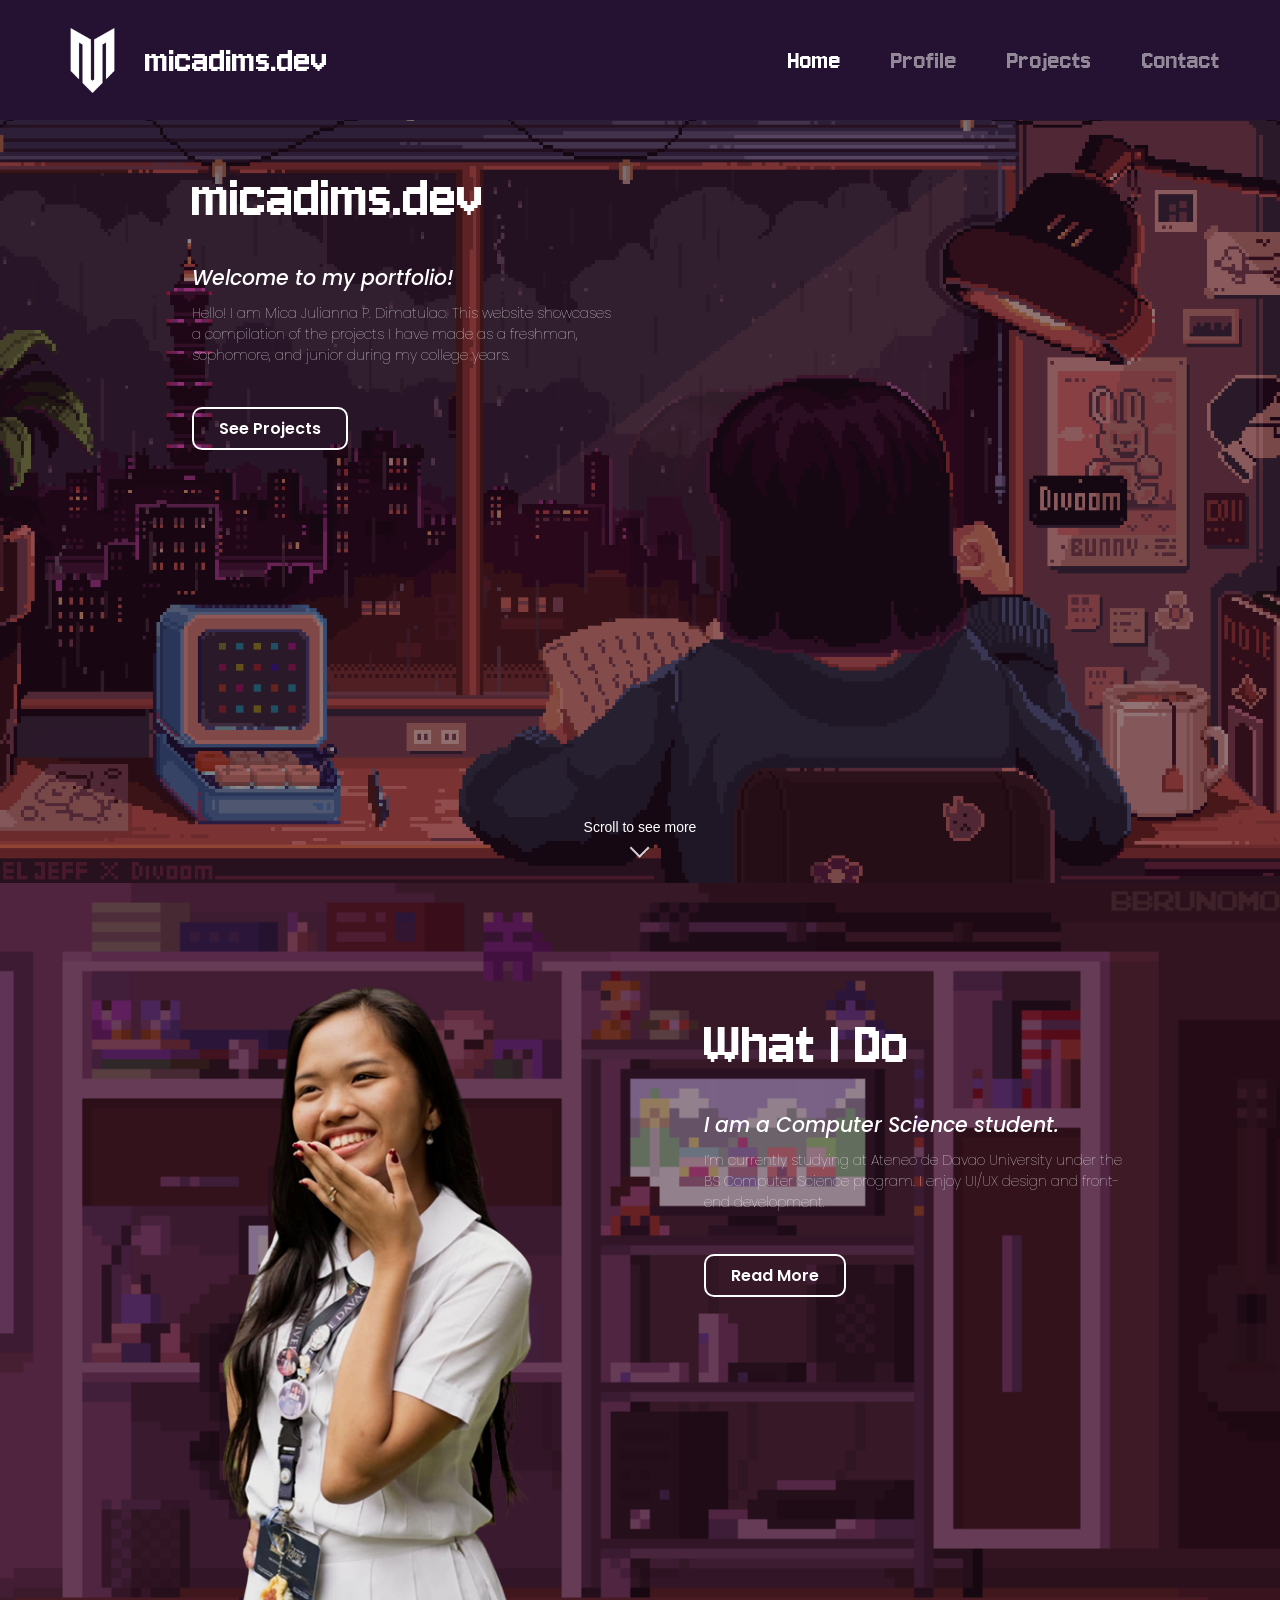
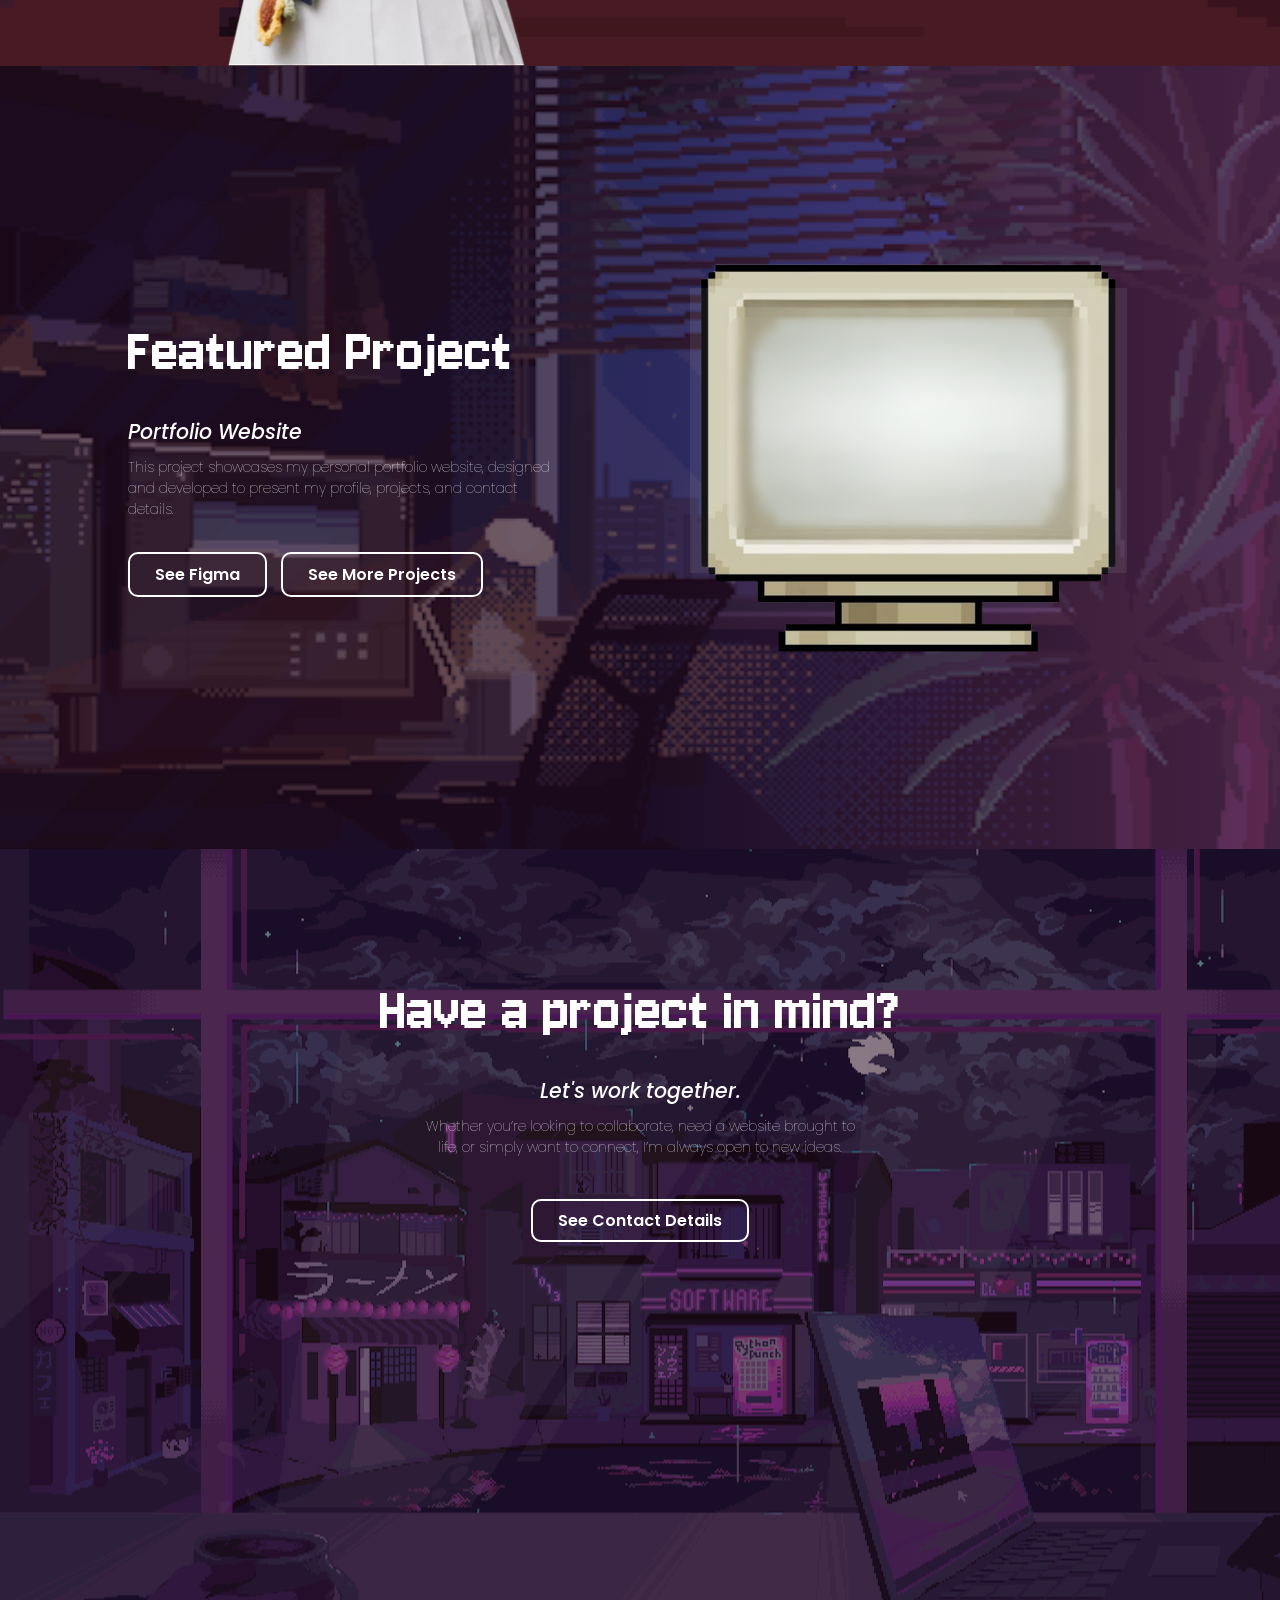
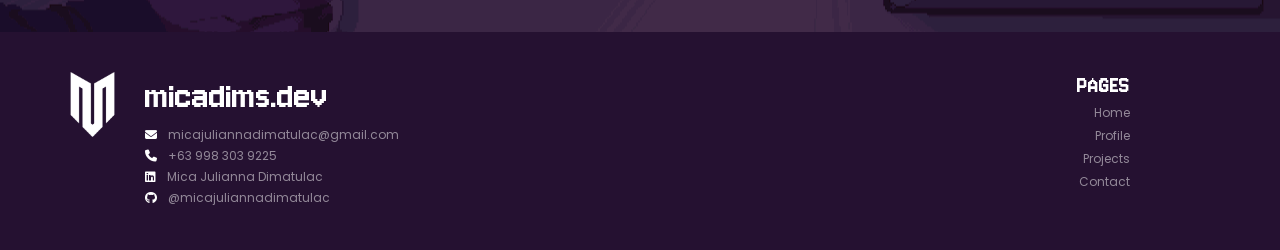
==== commit 80687ecd: "typo" ====
--- a/index.html
+++ b/index.html
@@ -175,7 +175,7 @@
             <p>PAGES</p>
             <a href="index.html">Home</a>
             <a href="profile.html">Profile</a>
-            <a href="project.html">Project</a>
+            <a href="project.html">Projects</a>
             <a href="contact.html">Contact</a>
         </div>
     </footer>
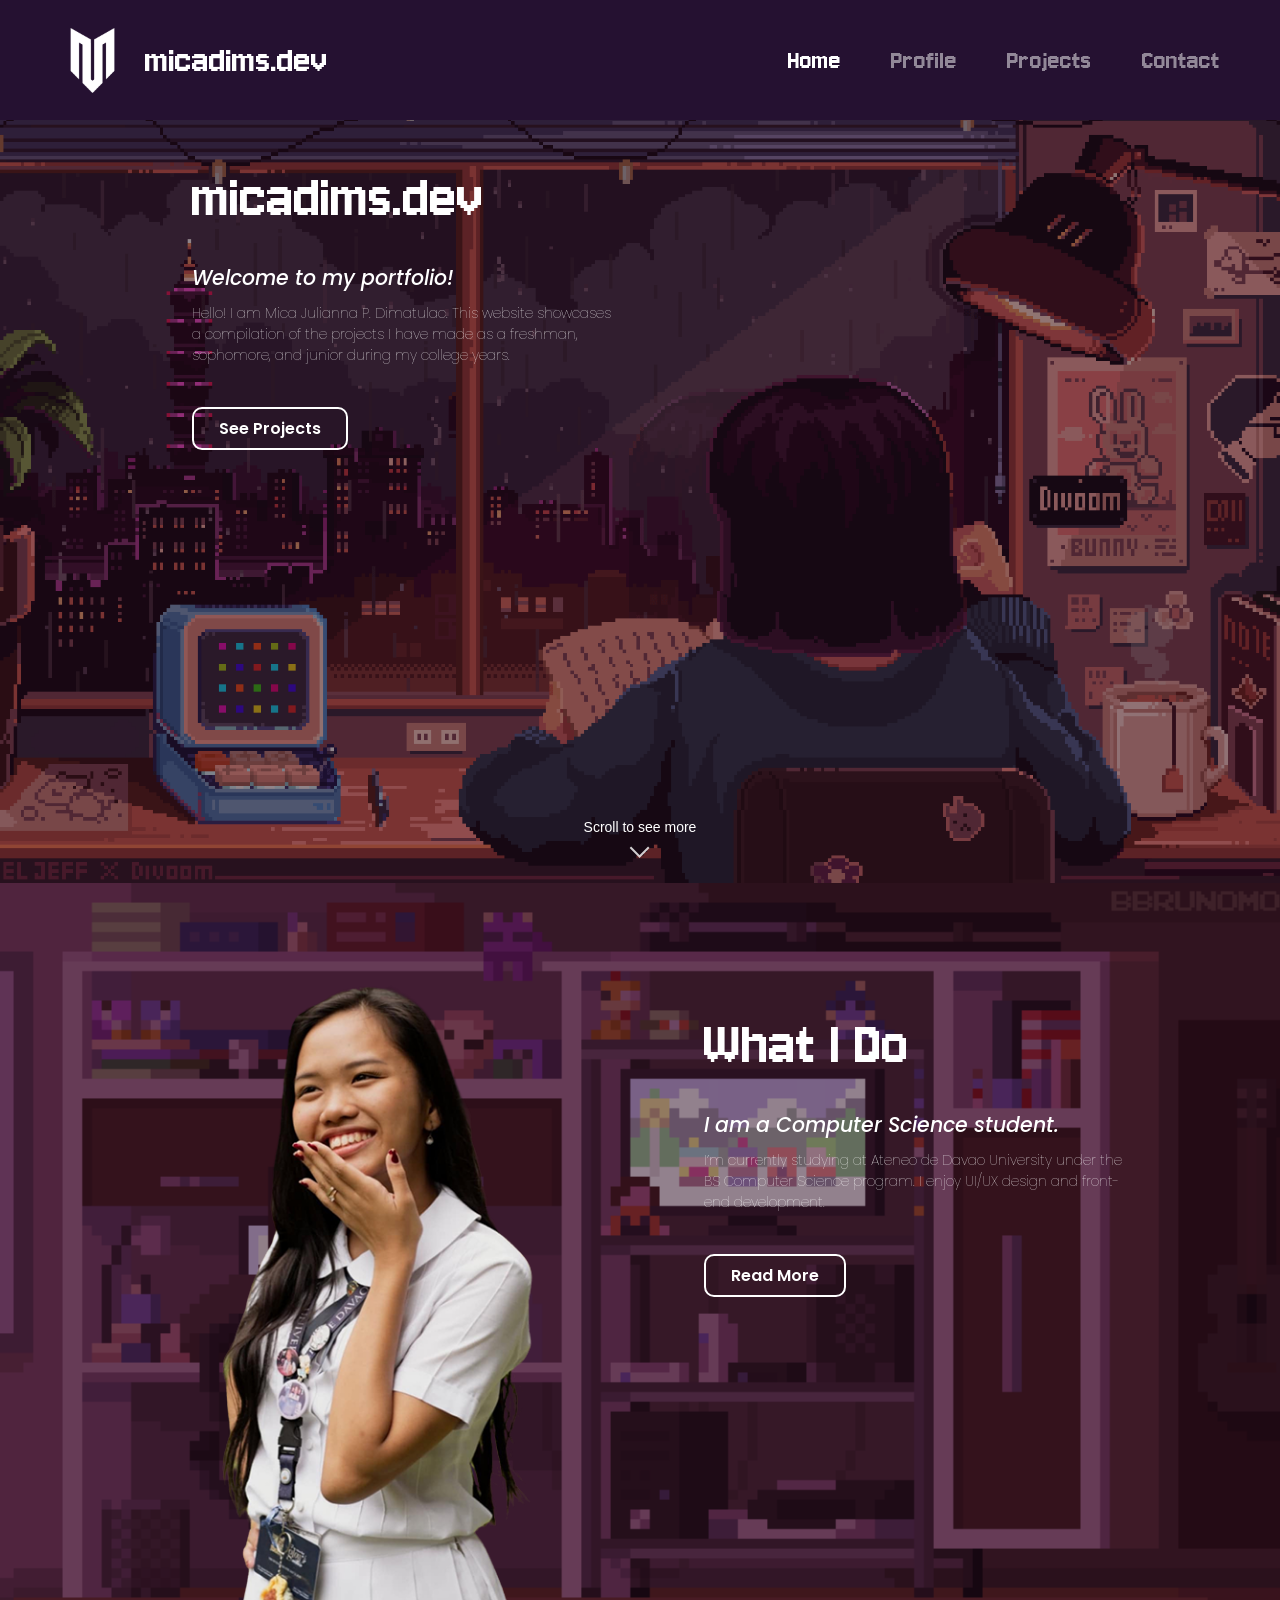
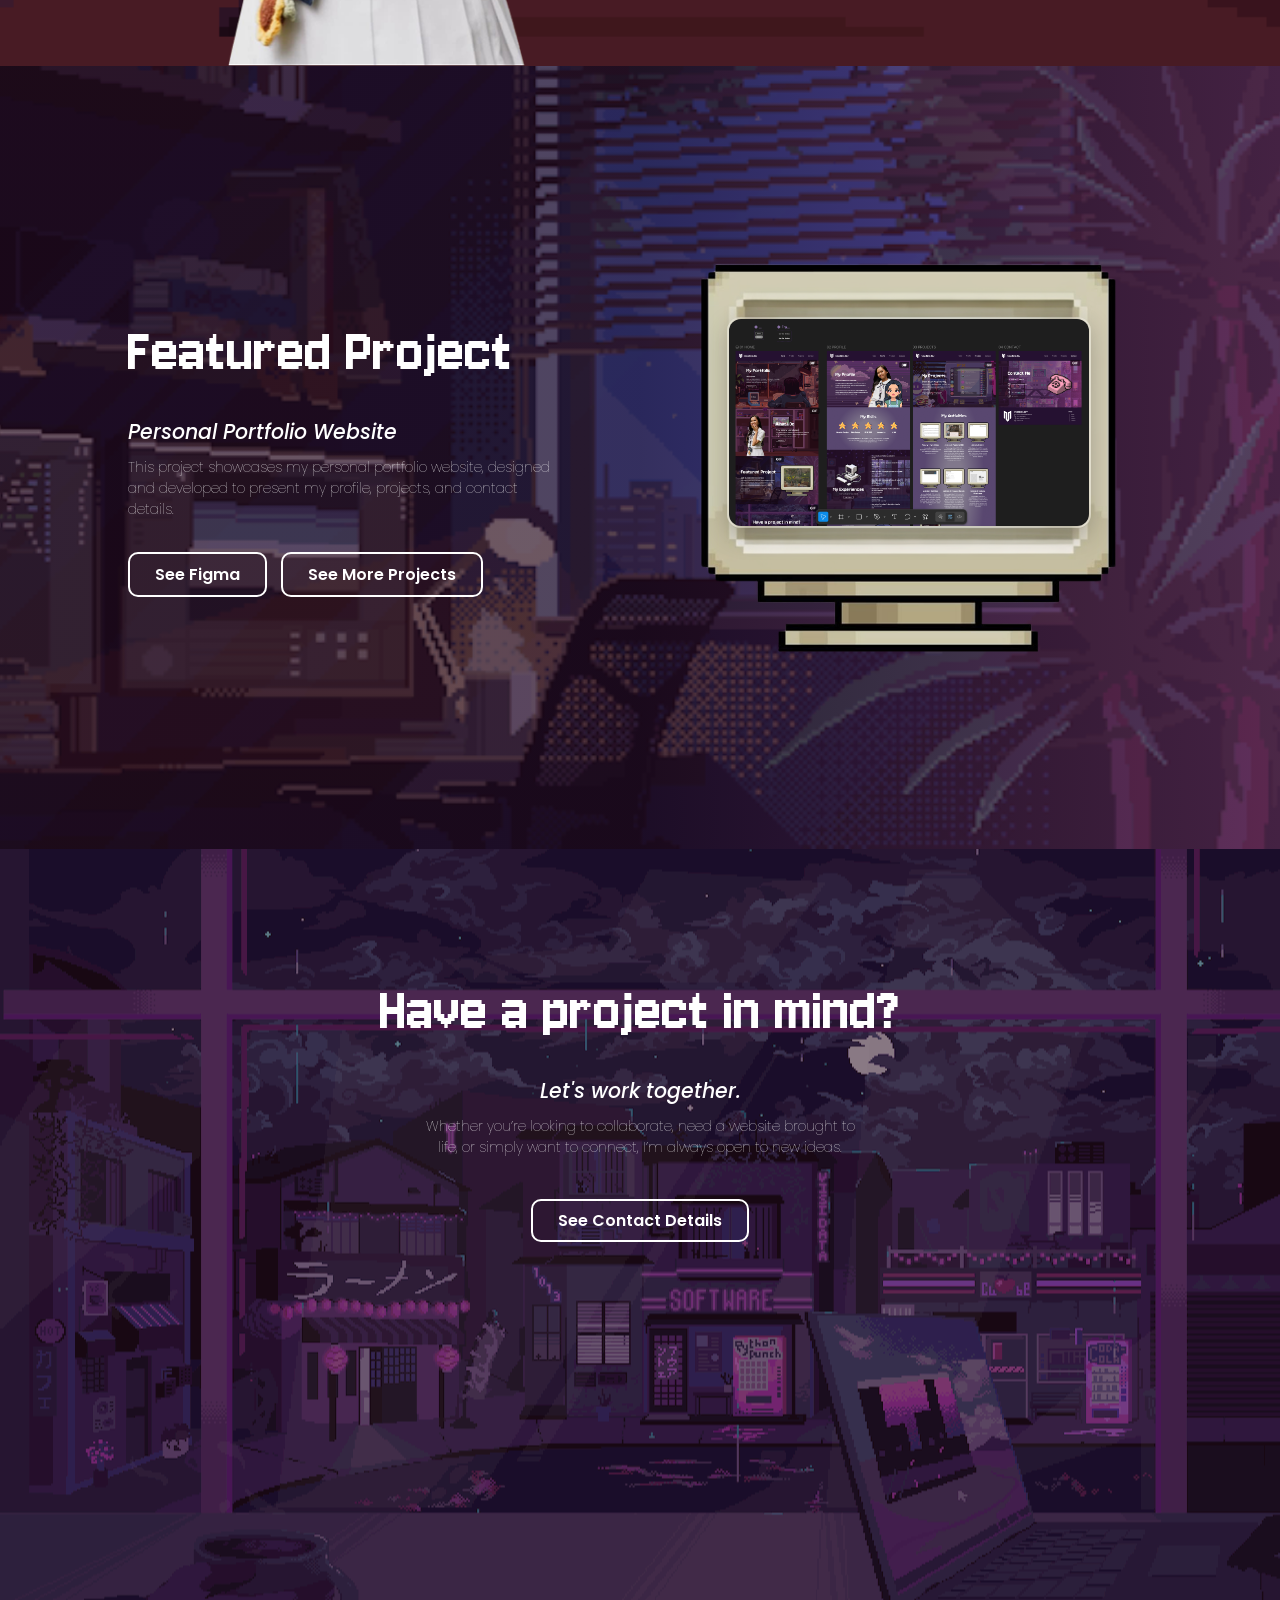
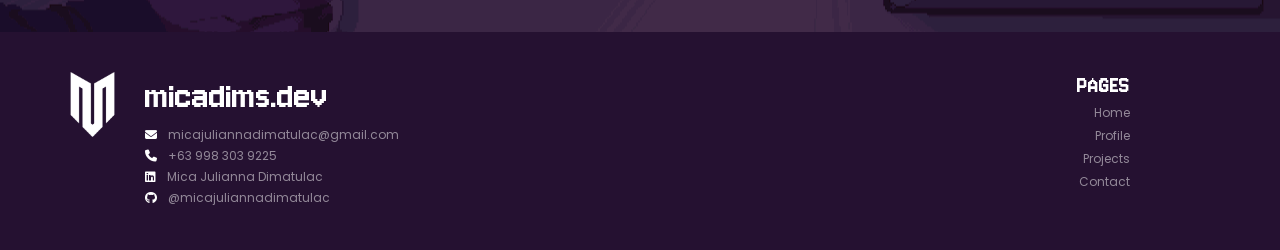
==== commit 09086868: "text edit" ====
--- a/index.html
+++ b/index.html
@@ -97,7 +97,7 @@
             </div>
 
             <div class="home-block-3-subheader">
-                <span>Portfolio Website</span>
+                <span>Personal Portfolio Website</span>
             </div>
 
             <div class="home-block-3-text">
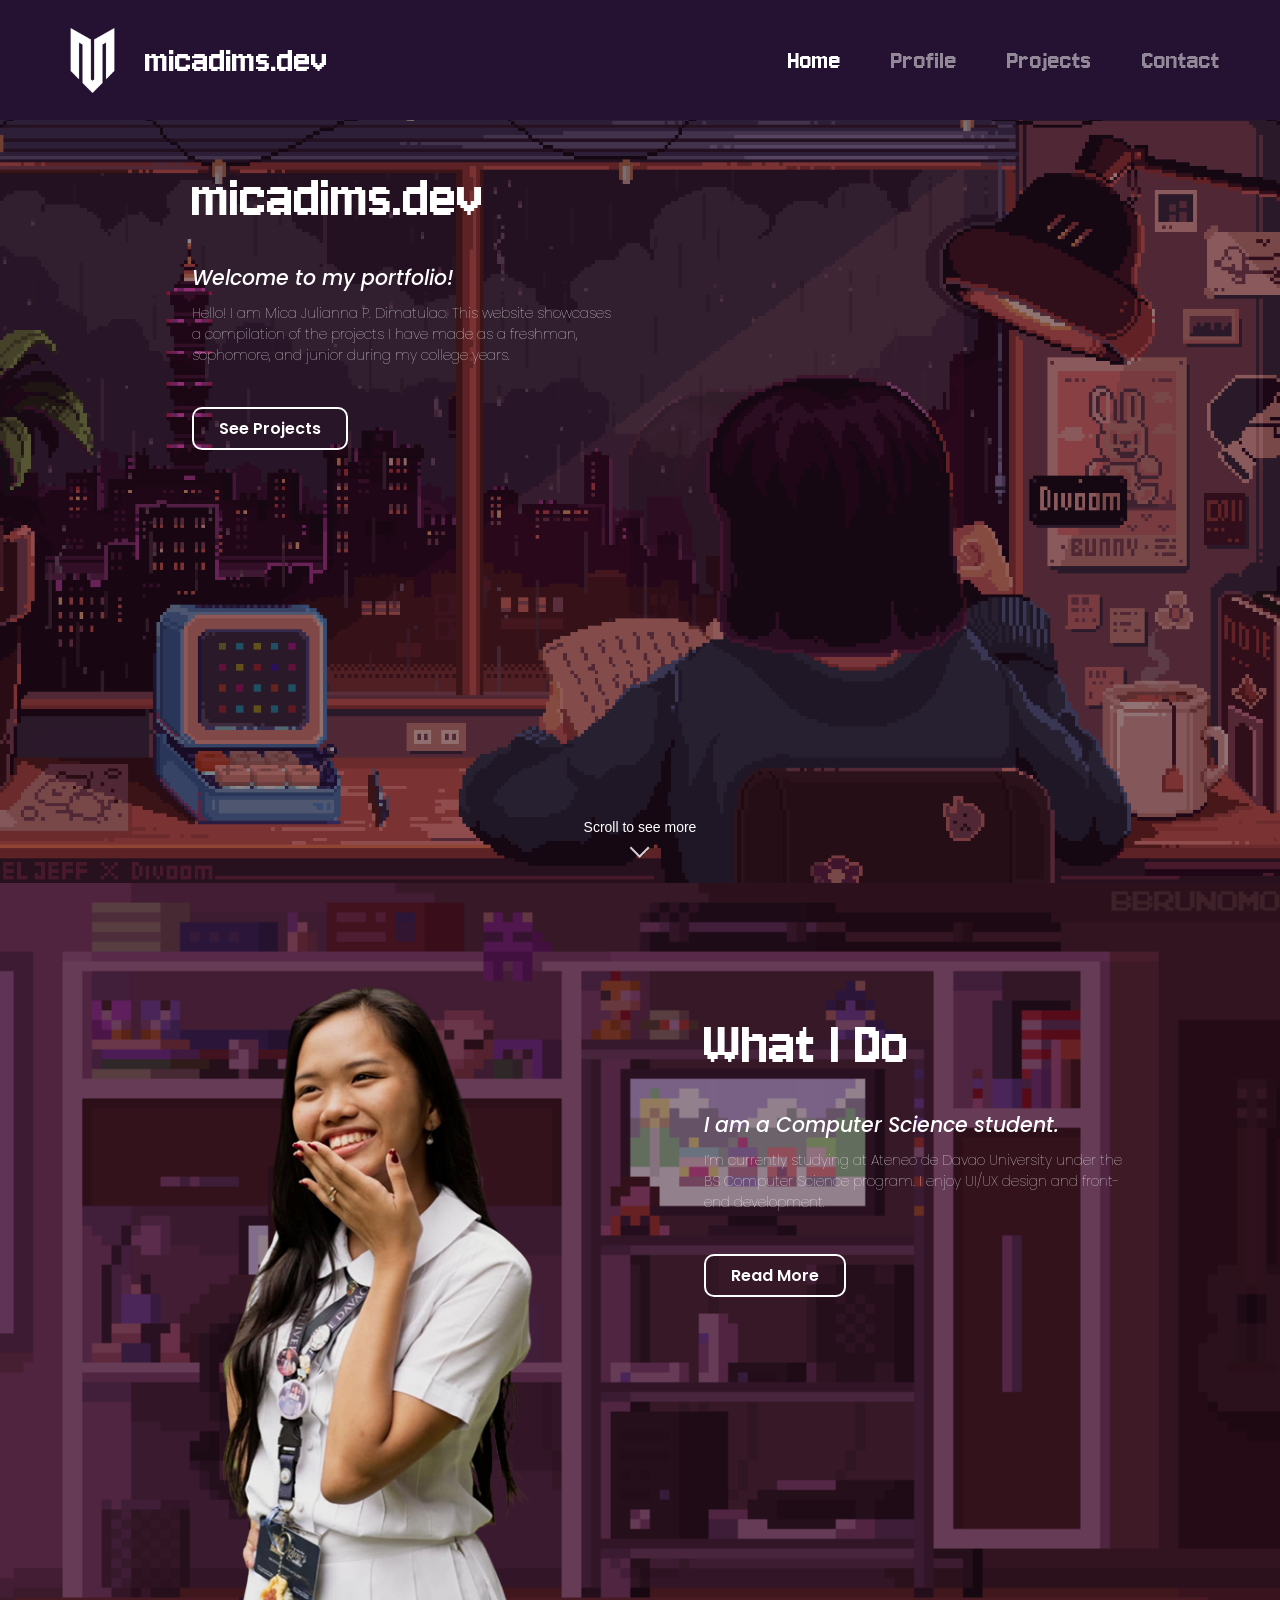
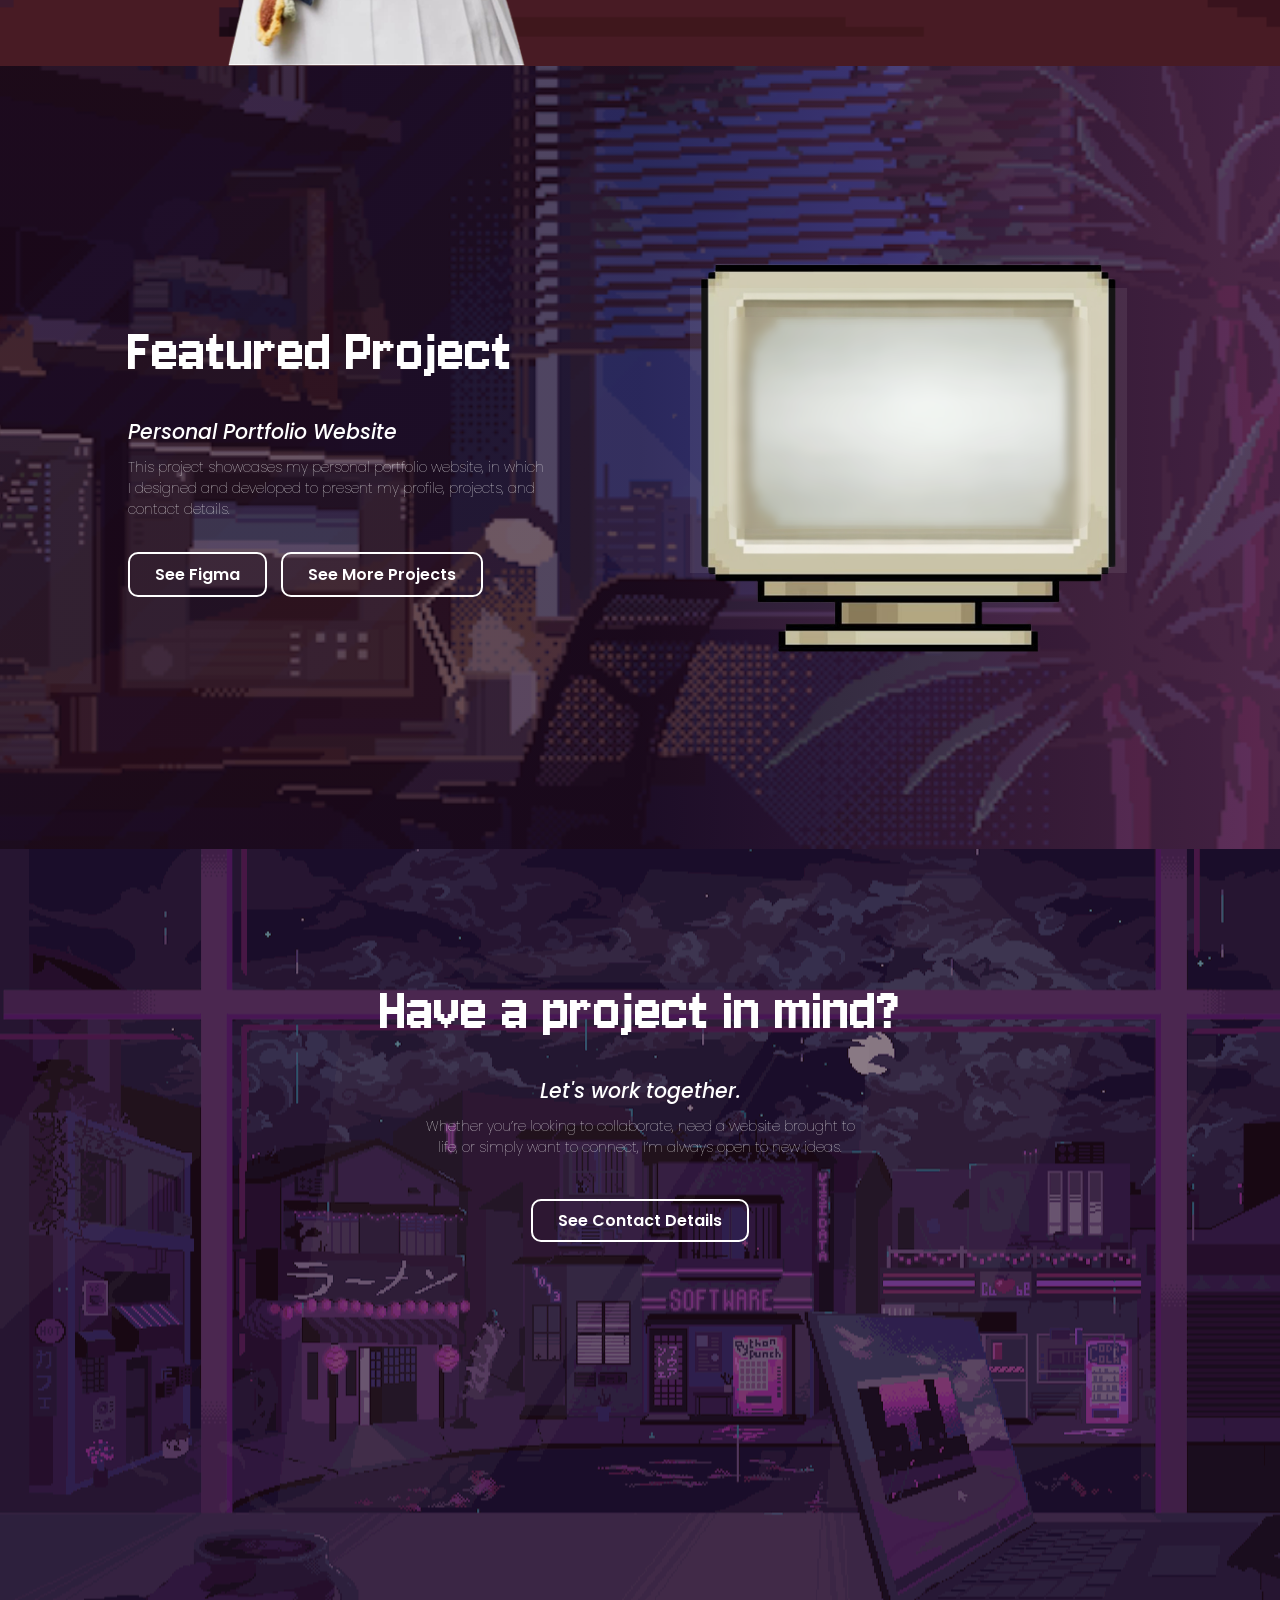
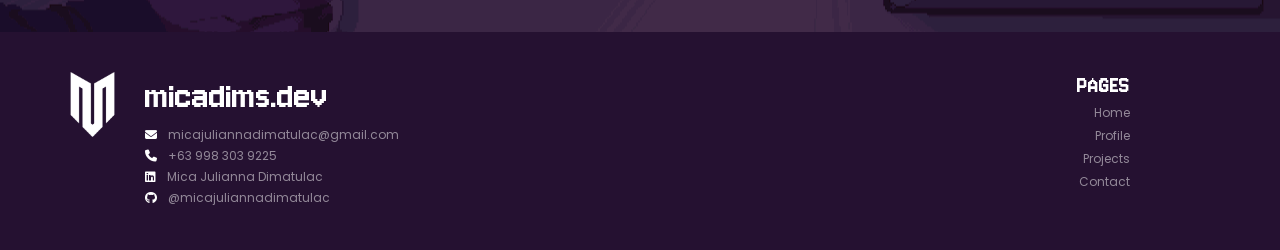
==== commit 981bd539: "change description" ====
--- a/index.html
+++ b/index.html
@@ -102,7 +102,8 @@
 
             <div class="home-block-3-text">
                 <span>
-                    This project showcases my personal portfolio website, designed and developed
+                    This project showcases my personal portfolio website, in which I 
+                    designed and developed
                     to present my profile, projects, and contact details.
                 </span>
             </div>
